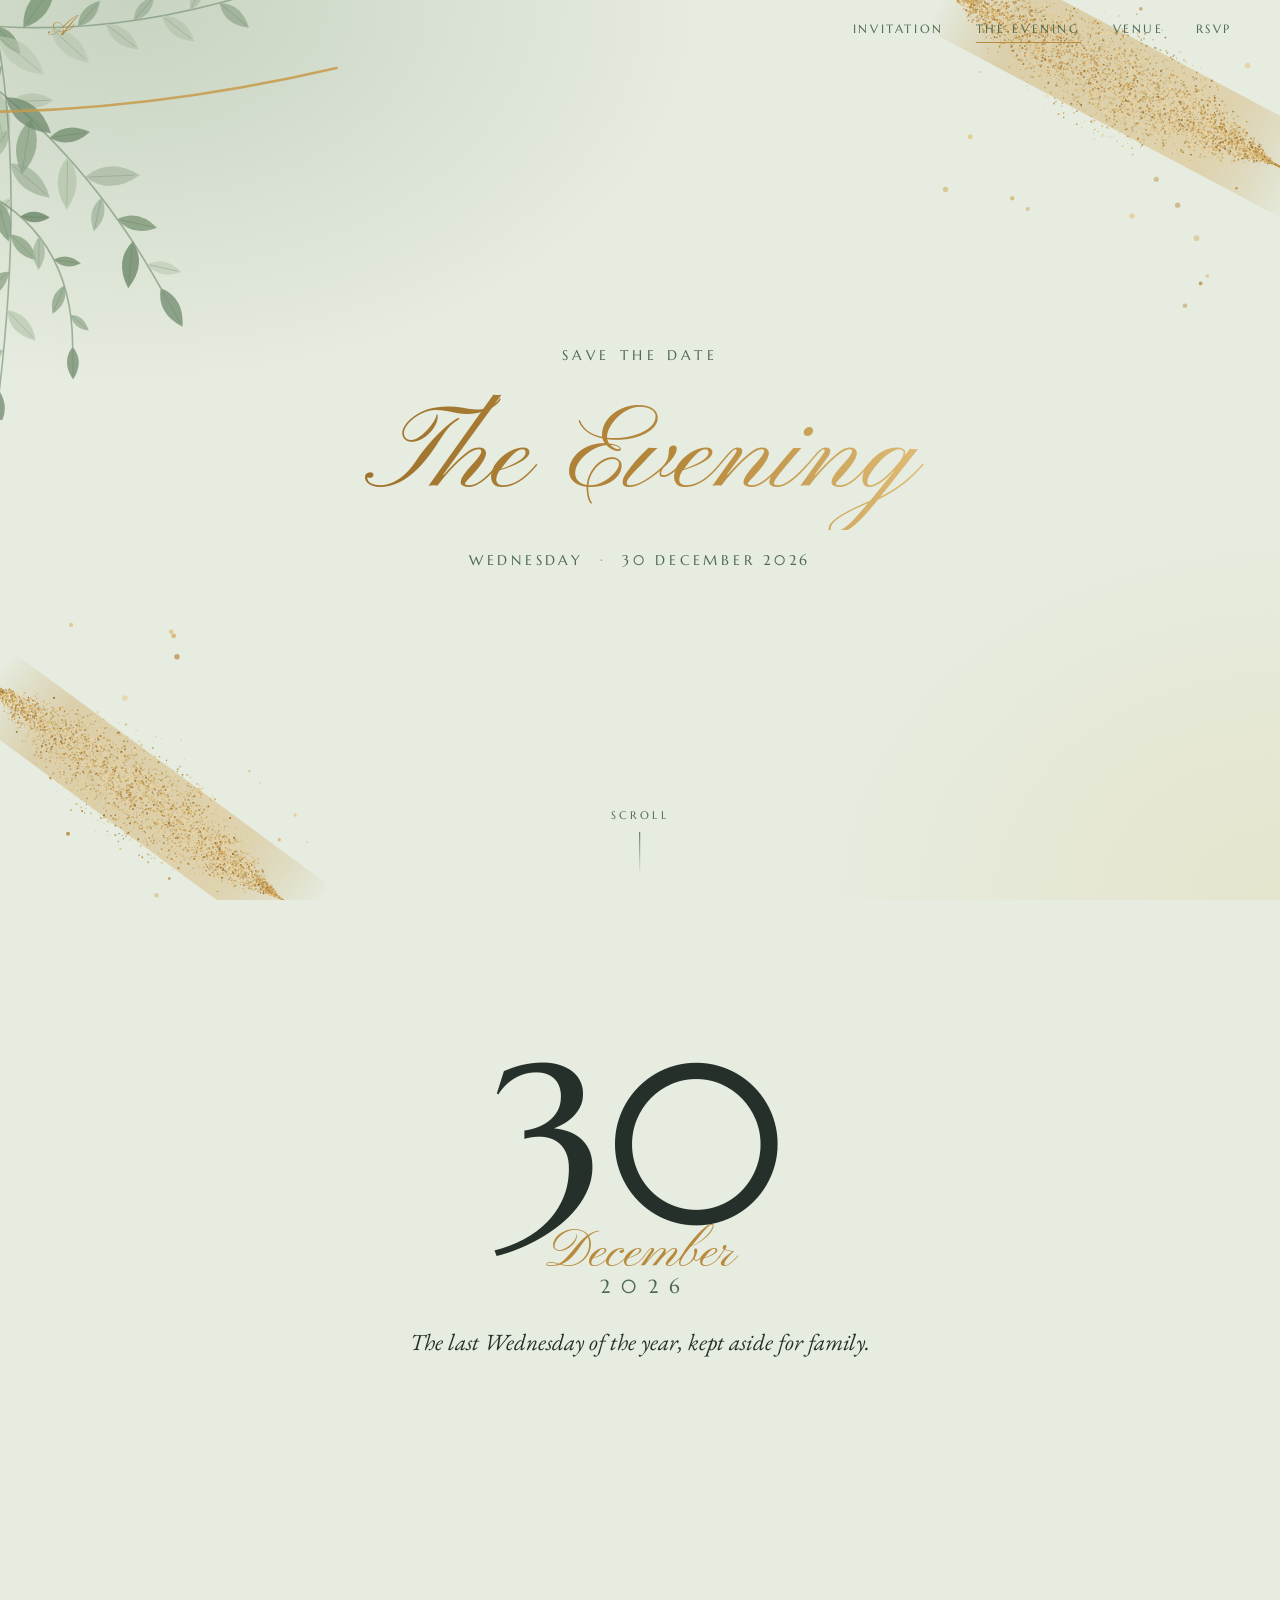
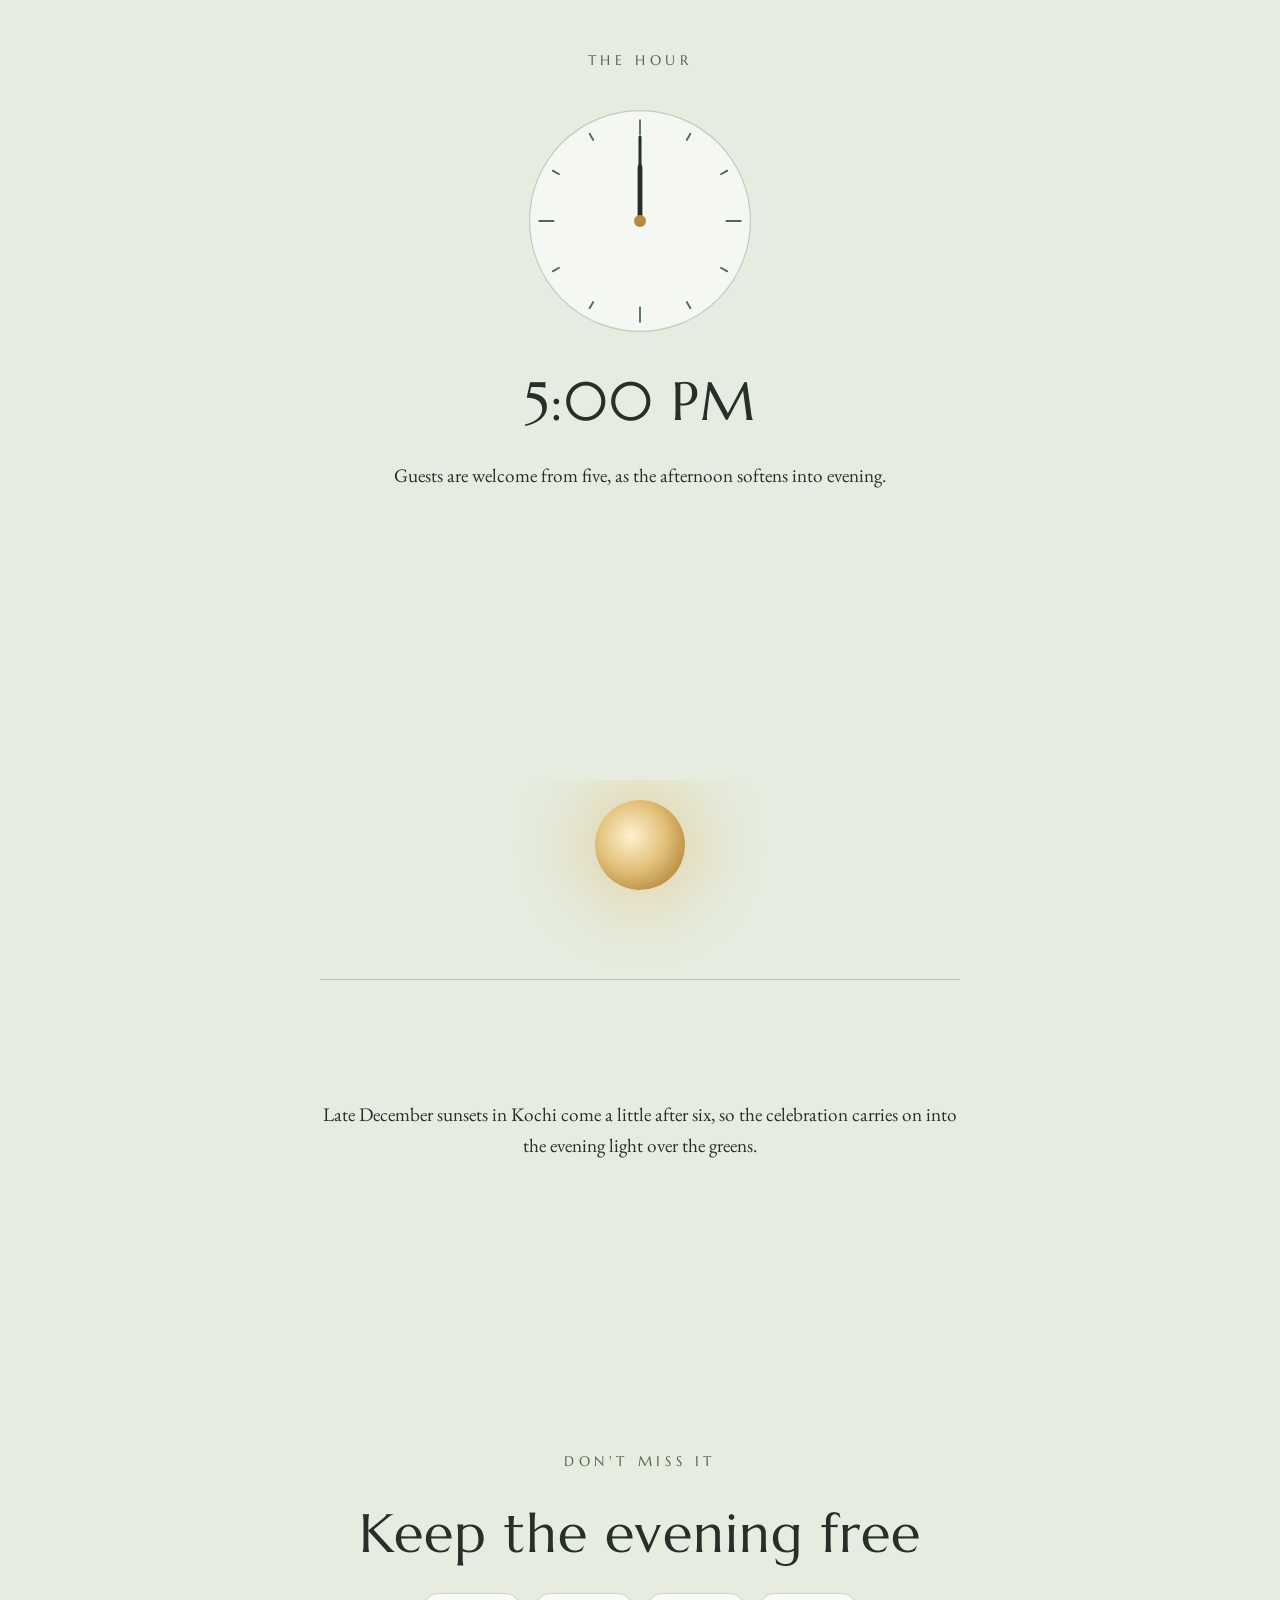
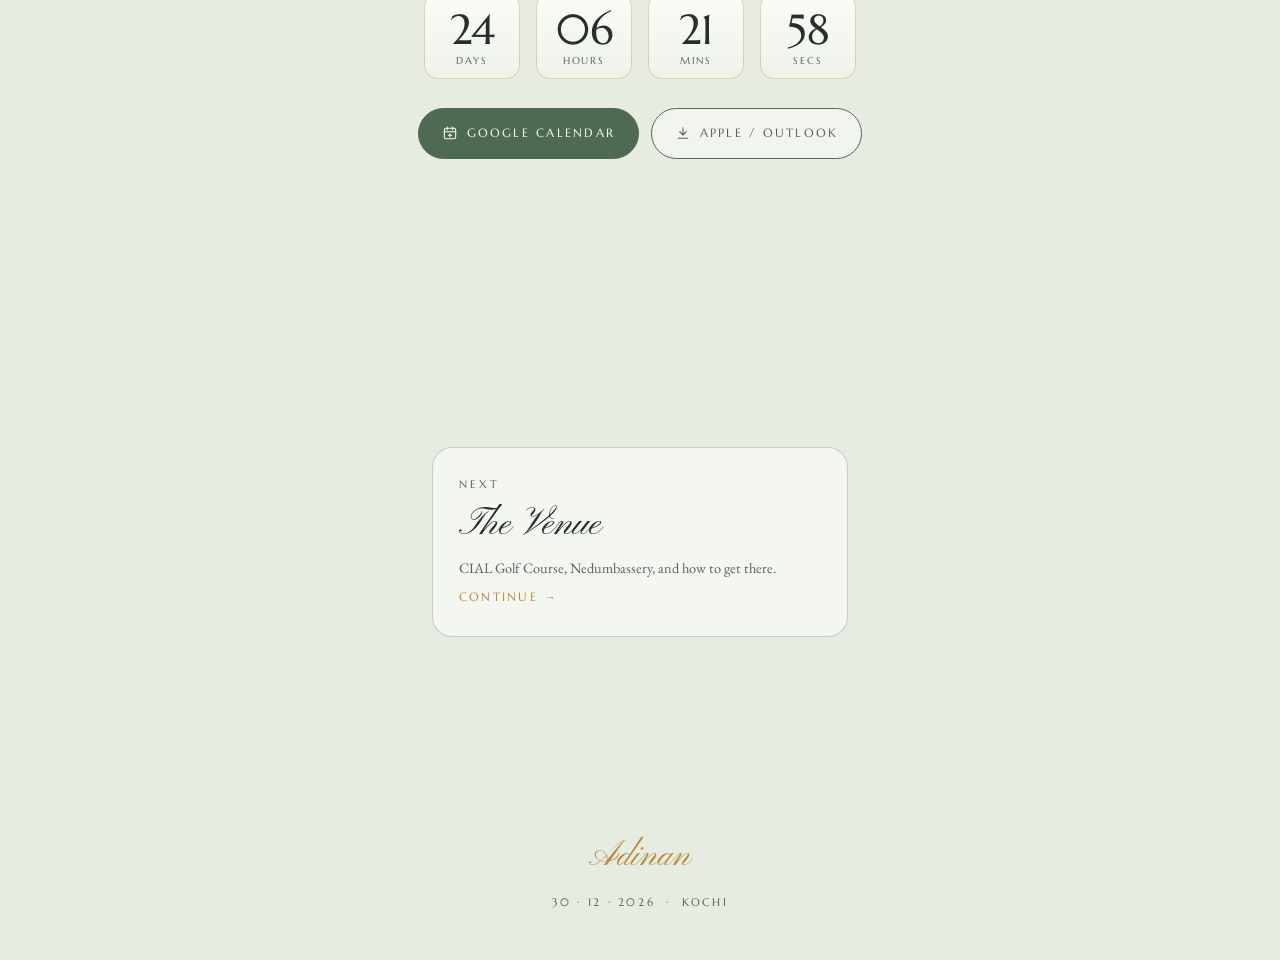
==== evening.html @ ecdb986e "Adinan's engagement invitation site Four static pages (invitation, the evening, venue, RSVP) in sage" ====
<!doctype html>
<html lang="en">
<head>
<meta charset="utf-8">
<meta name="viewport" content="width=device-width, initial-scale=1, viewport-fit=cover">
<title>The Evening · Adinan's Engagement</title>
<meta name="description" content="Wednesday, 30 December 2026 at 5:00 PM. Add Adinan's engagement to your calendar.">
<meta name="theme-color" content="#e6ecdf">
<link rel="icon" href="favicon.svg" type="image/svg+xml">
<link rel="preconnect" href="https://fonts.googleapis.com">
<link rel="preconnect" href="https://fonts.gstatic.com" crossorigin>
<link rel="stylesheet" href="https://fonts.googleapis.com/css2?family=Pinyon+Script&family=Marcellus&family=EB+Garamond:ital,wght@0,400;0,500;1,400;1,500&display=swap">
<link rel="stylesheet" href="css/style.css">
<script>document.documentElement.classList.add("js")</script>
<script src="js/main.js" defer></script>
</head>
<body>
<div class="dusk" aria-hidden="true"></div>
<div class="progress" aria-hidden="true"></div>
<header class="nav">
  <a class="nav__brand" href="index.html" aria-label="Home">A</a>
  <button class="nav__toggle" type="button" aria-expanded="false" aria-controls="menu" aria-label="Menu">
    <svg viewBox="0 0 24 24" fill="none" stroke="currentColor" stroke-width="1.6" stroke-linecap="round"><path d="M4 8h16M4 16h16"/></svg>
  </button>
  <ul class="nav__links" id="menu">
    <li><a href="index.html">Invitation</a></li>
    <li><a href="evening.html" aria-current="page">The Evening</a></li>
    <li><a href="venue.html">Venue</a></li>
    <li><a href="rsvp.html">RSVP</a></li>
  </ul>
</header>

<main data-evening>
  <section class="hero" aria-labelledby="t">
    <canvas class="gold" data-seed="13" aria-hidden="true"></canvas>
    <div class="leaves leaves--tl" data-parallax="-.3" data-axis="x" aria-hidden="true"><svg viewBox="0 0 300 300" data-leaves="41"></svg></div>
    <div class="hero__inner">
      <p class="eyebrow" data-reveal="blur">Save the date</p>
      <h1 class="hero__name script gold-text" id="t">The Evening</h1>
      <p class="hero__meta" data-reveal style="--d:.9s"><span>Wednesday</span><span>30 December 2026</span></p>
    </div>
    <a class="scroll-cue" href="#date">Scroll<i></i></a>
  </section>

  <!-- the date, set large -->
  <section class="section" id="date">
    <div class="wrap">
      <div class="bigdate" aria-label="30 December 2026">
        <span class="bigdate__day" data-reveal="zoom" data-parallax="-.04">30</span>
        <span class="bigdate__month" data-reveal style="--d:.2s">December</span>
        <span class="bigdate__year" data-reveal style="--d:.35s">2026</span>
      </div>
      <p class="lede" data-reveal style="--d:.2s">The last Wednesday of the year, kept aside for family.</p>
    </div>
  </section>

  <!-- the hour: clock hands sweep to five as you scroll -->
  <section class="section" aria-labelledby="hour-title">
    <div class="wrap">
      <p class="eyebrow" data-reveal>The hour</p>
      <svg class="clock" viewBox="0 0 200 200" role="img" aria-label="Clock showing five o'clock">
        <circle class="face" cx="100" cy="100" r="92"/>
        <g class="ticks">
          <line class="tick" x1="100" y1="16" x2="100" y2="28"/><line class="tick" x1="184" y1="100" x2="172" y2="100"/>
          <line class="tick" x1="100" y1="184" x2="100" y2="172"/><line class="tick" x1="16" y1="100" x2="28" y2="100"/>
          <line class="tick" x1="142" y1="27.3" x2="139" y2="32.5"/><line class="tick" x1="172.7" y1="58" x2="167.5" y2="61"/>
          <line class="tick" x1="172.7" y1="142" x2="167.5" y2="139"/><line class="tick" x1="142" y1="172.7" x2="139" y2="167.5"/>
          <line class="tick" x1="58" y1="172.7" x2="61" y2="167.5"/><line class="tick" x1="27.3" y1="142" x2="32.5" y2="139"/>
          <line class="tick" x1="27.3" y1="58" x2="32.5" y2="61"/><line class="tick" x1="58" y1="27.3" x2="61" y2="32.5"/>
        </g>
        <line class="hand hand--h" x1="100" y1="100" x2="100" y2="55"/>
        <line class="hand hand--m" x1="100" y1="100" x2="100" y2="30"/>
        <circle class="pin" cx="100" cy="100" r="5"/>
      </svg>
      <h2 class="title" id="hour-title" data-reveal>5:00 PM</h2>
      <p data-reveal style="--d:.1s">Guests are welcome from five, as the afternoon softens into evening.</p>
    </div>
  </section>

  <!-- sunset: the sun sinks as you scroll -->
  <section class="section" aria-labelledby="dusk-title">
    <div class="wrap">
      <div class="horizon" aria-hidden="true"><div class="sun"></div></div>
      <h2 class="title" id="dusk-title" data-reveal>Into the dusk</h2>
      <p data-reveal style="--d:.1s">Late December sunsets in Kochi come a little after six, so the celebration carries on into the evening light over the greens.</p>
    </div>
  </section>

  <!-- calendar + countdown -->
  <section class="section" aria-labelledby="cal-title">
    <div class="wrap">
      <p class="eyebrow" data-reveal>Don't miss it</p>
      <h2 class="title" id="cal-title" data-reveal style="--d:.1s">Keep the evening free</h2>
      <div class="countdown" data-countdown data-reveal="zoom" style="--d:.2s" aria-label="Countdown to the engagement">
        <div class="unit"><b data-cd="d">--</b><span>Days</span></div>
        <div class="unit"><b data-cd="h">--</b><span>Hours</span></div>
        <div class="unit"><b data-cd="m">--</b><span>Mins</span></div>
        <div class="unit"><b data-cd="s">--</b><span>Secs</span></div>
      </div>
      <p class="lede muted" data-countdown-done hidden></p>
      <div class="actions" data-reveal style="--d:.3s">
        <a class="btn btn--primary" target="_blank" rel="noopener"
           href="https://calendar.google.com/calendar/render?action=TEMPLATE&amp;text=Engagement%20of%20Adinan%20AV&amp;dates=20261230T113000Z%2F20261230T143000Z&amp;location=CIAL%20Golf%20Course%2C%20Nedumbassery%2C%20Kochi&amp;details=With%20love%2C%20Abdul%20Vahab%20%26%20Najeema%20K">
          <svg viewBox="0 0 24 24" fill="none" stroke="currentColor" stroke-width="1.6" stroke-linecap="round" stroke-linejoin="round" aria-hidden="true"><rect x="3.5" y="5" width="17" height="15.5" rx="2.5"/><path d="M3.5 10h17M8 3v4M16 3v4M12 13v5M9.5 15.5h5"/></svg>
          Google Calendar
        </a>
        <a class="btn" href="adinan-engagement.ics" download>
          <svg viewBox="0 0 24 24" fill="none" stroke="currentColor" stroke-width="1.6" stroke-linecap="round" stroke-linejoin="round" aria-hidden="true"><path d="M12 4v11M7 10l5 5 5-5M5 20h14"/></svg>
          Apple / Outlook
        </a>
      </div>
    </div>
  </section>

  <section class="section">
    <div class="wrap">
      <a class="card-link" href="venue.html" data-reveal style="max-width:26rem;width:100%">
        <span class="eyebrow">Next</span>
        <h3>The Venue</h3>
        <p>CIAL Golf Course, Nedumbassery, and how to get there.</p>
        <span class="arrow">Continue →</span>
      </a>
    </div>
  </section>
</main>

<footer class="footer">
  <p class="script">Adinan</p>
  <small>30 · 12 · 2026 &nbsp;·&nbsp; Kochi</small>
</footer>
</body>
</html>
---- css/style.css ----
/* Adinan's engagement — shared styles.
   Layout: full-bleed scrolling "chapters" on a sage watercolour wash; each page opens with a
   leafy hero, content sits in a calm centred column, gold leaf and vines move with the scroll. */
:root {
  color-scheme: light;
  --wash: #e6ecdf;
  --paper: #f8faf4;
  --sage: #8fa58a;
  --sage-deep: #4f6a52;
  --ink: #26302a;
  --gold: #b88a3e;
  --gold-hi: #e2c07a;
  --line: rgba(79, 106, 82, .28);
  --dusk-1: #f6efe0;
  --dusk-2: #e9c9a0;
  --dusk-3: #6d7f8f;

  --f-script: "Pinyon Script", "Snell Roundhand", "Apple Chancery", cursive;
  --f-display: "Marcellus", "Trajan Pro", "Optima", Georgia, serif;
  --f-body: "EB Garamond", "Garamond", "Iowan Old Style", Georgia, serif;

  --step--1: clamp(.82rem, .78rem + .2vw, .9rem);
  --step-0: clamp(1.06rem, 1rem + .3vw, 1.2rem);
  --step-1: clamp(1.25rem, 1.15rem + .5vw, 1.45rem);
  --step-2: clamp(1.6rem, 1.3rem + 1.4vw, 2.2rem);
  --step-3: clamp(2.2rem, 1.6rem + 3vw, 3.4rem);
  --step-5: clamp(4rem, 2.6rem + 7vw, 7.5rem);

  --gutter: clamp(16px, 5vw, 48px);
  --ease: cubic-bezier(.2, .7, .2, 1);
}

*, *::before, *::after { box-sizing: border-box; }
@view-transition { navigation: auto; }

html { background: var(--wash); scroll-behavior: smooth; }
body {
  margin: 0;
  background:
    radial-gradient(60rem 40rem at 10% 0%, rgba(143,165,138,.35), transparent 60%),
    radial-gradient(50rem 40rem at 100% 100%, rgba(226,192,122,.18), transparent 60%),
    var(--wash);
  background-attachment: fixed;
  color: var(--ink);
  font-family: var(--f-body);
  font-size: var(--step-0);
  line-height: 1.6;
  overflow-x: hidden;
}
img, svg, canvas { max-width: 100%; }
a { color: inherit; }
p { margin: 0; }
h1, h2, h3 { margin: 0; font-weight: 400; text-wrap: balance; }

/* ---------- progress + nav ---------- */
.progress {
  position: fixed; inset: 0 0 auto 0; height: 2px; z-index: 50;
  background: linear-gradient(90deg, var(--gold), var(--gold-hi));
  transform-origin: 0 50%; transform: scaleX(var(--p, 0));
}
.nav {
  position: fixed; inset: 0 0 auto 0; z-index: 40;
  display: flex; align-items: center; justify-content: space-between; gap: 1rem;
  padding: calc(.8rem + env(safe-area-inset-top, 0px)) var(--gutter) .8rem;
  transition: background .4s, box-shadow .4s, padding .4s;
}
.nav.is-solid {
  background: rgba(248, 250, 244, .82);
  backdrop-filter: blur(10px); -webkit-backdrop-filter: blur(10px);
  box-shadow: 0 1px 0 var(--line);
}
.nav__brand { font-family: var(--f-script); font-size: 1.9rem; line-height: 1; text-decoration: none; color: var(--gold); }
.nav__links { display: flex; gap: clamp(.8rem, 2.5vw, 2rem); list-style: none; margin: 0; padding: 0; }
.nav__links a {
  font-family: var(--f-display); font-size: .74rem; letter-spacing: .22em; text-transform: uppercase;
  text-decoration: none; color: var(--sage-deep); padding-block: .4rem; position: relative;
}
.nav__links a::after {
  content: ""; position: absolute; left: 0; right: 0; bottom: 0; height: 1px; background: var(--gold);
  transform: scaleX(0); transform-origin: 0 50%; transition: transform .35s var(--ease);
}
.nav__links a:hover::after, .nav__links a[aria-current="page"]::after { transform: scaleX(1); }
.nav__toggle { display: none; }

@media (max-width: 680px) {
  .nav__toggle {
    display: grid; place-items: center; width: 44px; height: 44px; border-radius: 50%;
    border: 1px solid var(--line); background: rgba(255,255,255,.6); color: var(--sage-deep); cursor: pointer;
  }
  .nav__toggle svg { width: 20px; height: 20px; }
  .nav__links {
    position: fixed; inset: 0; z-index: -1;
    flex-direction: column; align-items: center; justify-content: center; gap: 2rem;
    background: rgba(248, 250, 244, .97);
    opacity: 0; visibility: hidden; transition: opacity .35s, visibility .35s;
  }
  .nav__links a { font-size: 1rem; }
  .nav.is-open .nav__links { opacity: 1; visibility: visible; }
}

/* ---------- shared building blocks ---------- */
.section { position: relative; padding: clamp(5rem, 12vw, 9rem) var(--gutter); }
.wrap { max-width: 40rem; margin: 0 auto; display: grid; gap: clamp(1.2rem, 3vw, 1.8rem); justify-items: center; text-align: center; }
.wrap--wide { max-width: 64rem; }
.wrap > * { min-width: 0; max-width: 100%; }

.eyebrow { font-family: var(--f-display); font-size: var(--step--1); letter-spacing: .32em; text-transform: uppercase; color: var(--sage-deep); }
.script { font-family: var(--f-script); }
.gold-text {
  background: linear-gradient(100deg, #9a6f2a 0%, var(--gold) 30%, var(--gold-hi) 50%, var(--gold) 70%, #8e6524 100%);
  background-size: 200% 100%;
  -webkit-background-clip: text; background-clip: text; color: transparent;
  animation: sheen 7s ease-in-out infinite;
}
@keyframes sheen { 0%, 100% { background-position: 0% 0; } 50% { background-position: 100% 0; } }

.title { font-family: var(--f-display); font-size: var(--step-3); line-height: 1.15; letter-spacing: .02em; }
.lede { font-size: var(--step-1); font-style: italic; text-wrap: pretty; }
.muted { color: var(--sage-deep); }

.ornament { width: 180px; height: 18px; color: var(--sage-deep); opacity: .7; }

.btn {
  display: inline-flex; align-items: center; gap: .55rem;
  font-family: var(--f-display); font-size: .78rem; letter-spacing: .18em; text-transform: uppercase;
  text-decoration: none; cursor: pointer;
  padding: .9rem 1.4rem; border-radius: 999px;
  border: 1px solid var(--sage-deep); color: var(--sage-deep); background: rgba(255,255,255,.5);
  transition: background .25s, color .25s, transform .25s, box-shadow .25s;
}
.btn svg { width: 16px; height: 16px; flex: none; }
.btn--primary { background: var(--sage-deep); color: var(--paper); }
.btn:hover { transform: translateY(-2px); box-shadow: 0 10px 22px -12px rgba(38,48,42,.55); }
.btn--primary:hover { background: var(--ink); border-color: var(--ink); }
.btn:not(.btn--primary):hover { background: var(--paper); }
.btn:focus-visible, a:focus-visible, button:focus-visible, input:focus-visible, textarea:focus-visible { outline: 2px solid var(--gold); outline-offset: 3px; }
.actions { display: flex; flex-wrap: wrap; gap: .8rem; justify-content: center; }

.panel {
  background: rgba(255,255,255,.5);
  border: 1px solid var(--line);
  border-radius: 20px;
  backdrop-filter: blur(3px); -webkit-backdrop-filter: blur(3px);
}

/* ---------- hero ---------- */
.hero {
  position: relative; min-height: 100svh;
  display: grid; place-items: center;
  padding: 7rem var(--gutter) 6rem;
  overflow: hidden; isolation: isolate;
}
.hero__inner { position: relative; z-index: 2; display: grid; gap: 1.2rem; justify-items: center; text-align: center; }
.hero__name { font-size: var(--step-5); line-height: 1; padding: .1em .25em; }
.hero__meta { font-family: var(--f-display); letter-spacing: .26em; text-transform: uppercase; font-size: var(--step--1); color: var(--sage-deep); display: flex; flex-wrap: wrap; justify-content: center; gap: .4rem 1rem; }
.hero__meta span + span::before { content: "·"; margin-right: 1rem; color: var(--gold); }
@media (max-width: 600px) {
  .hero__meta { flex-direction: column; align-items: center; }
  .hero__meta span + span::before { content: none; }
}
.hero canvas.gold { position: absolute; inset: 0; width: 100%; height: 100%; z-index: 0; pointer-events: none; }
.leaves { position: absolute; z-index: 1; pointer-events: none; width: clamp(200px, 38vw, 440px); }
.leaves--tl { top: -20px; left: -30px; }
.leaves--br { bottom: -20px; right: -30px; }
.leaves--br svg { transform: rotate(180deg); }
.leaves svg { width: 100%; height: auto; display: block; }

.scroll-cue {
  position: absolute; bottom: 1.6rem; left: 50%; translate: -50% 0; z-index: 2;
  display: grid; justify-items: center; gap: .5rem;
  font-family: var(--f-display); font-size: .68rem; letter-spacing: .3em; text-transform: uppercase; color: var(--sage-deep);
  text-decoration: none;
}
.scroll-cue i { width: 1px; height: 42px; background: linear-gradient(var(--sage-deep), transparent); transform-origin: top; animation: cue 2.2s var(--ease) infinite; }
@keyframes cue { 0% { transform: scaleY(0); } 50% { transform: scaleY(1); } 100% { transform: scaleY(1); opacity: 0; } }

/* ---------- invitation letter ---------- */
.letter {
  max-width: 40rem; margin: 0 auto; position: relative;
  background: var(--paper);
  border-radius: 6px;
  padding: clamp(2.5rem, 8vw, 4.5rem) clamp(1.4rem, 6vw, 4rem);
  box-shadow: 0 40px 80px -40px rgba(38,48,42,.4), 0 2px 6px rgba(38,48,42,.06);
  display: grid; gap: 1.4rem; justify-items: center; text-align: center;
  background-image:
    radial-gradient(28rem 18rem at 30% 30%, rgba(143,165,138,.16), transparent 70%),
    radial-gradient(22rem 16rem at 80% 80%, rgba(143,165,138,.14), transparent 70%);
}
.letter .salute { font-size: var(--step-1); font-style: italic; }
.letter .name { font-size: var(--step-3); line-height: 1.1; }

/* ---------- detail band ---------- */
.details { width: 100%; display: grid; grid-template-columns: repeat(3, 1fr); }
.detail { display: grid; justify-items: center; align-content: start; gap: .35rem; padding: 1.4rem 1rem; min-width: 0; }
.detail + .detail { border-left: 1px solid var(--line); }
.detail svg { width: 28px; height: 28px; color: var(--sage-deep); }
.detail__label { font-family: var(--f-display); font-size: .7rem; letter-spacing: .24em; text-transform: uppercase; color: var(--sage-deep); }
.detail__value { font-style: italic; font-weight: 500; line-height: 1.3; }
.detail__sub { font-size: var(--step--1); color: var(--sage-deep); line-height: 1.3; }
@media (max-width: 600px) {
  .details { grid-template-columns: 1fr 1fr; }
  .detail--wide { grid-column: 1 / -1; border-left: 0 !important; border-top: 1px solid var(--line); }
}

/* ---------- countdown ---------- */
.countdown { display: flex; gap: clamp(.4rem, 2vw, 1rem); justify-content: center; }
.unit {
  display: grid; justify-items: center; width: clamp(4rem, 18vw, 6rem); padding-block: .8rem .6rem;
  border-radius: 14px; background: linear-gradient(180deg, rgba(255,255,255,.8), rgba(255,255,255,.35));
  border: 1px solid rgba(184,138,62,.35);
}
.unit b { font-family: var(--f-display); font-weight: 400; font-size: clamp(1.6rem, 1.1rem + 2.2vw, 2.6rem); font-variant-numeric: tabular-nums; line-height: 1.1; }
.unit span { font-family: var(--f-display); font-size: .62rem; letter-spacing: .2em; text-transform: uppercase; color: var(--sage-deep); }

/* ---------- page cards (links to other pages) ---------- */
.cards { display: grid; grid-template-columns: repeat(auto-fit, minmax(min(100%, 15rem), 1fr)); gap: 1.2rem; width: 100%; }
.card-link {
  display: grid; gap: .6rem; text-align: left; text-decoration: none;
  padding: 1.8rem 1.6rem; border-radius: 20px;
  background: rgba(255,255,255,.55); border: 1px solid var(--line);
  transition: transform .4s var(--ease), box-shadow .4s, background .4s;
}
.card-link:hover { transform: translateY(-6px); background: var(--paper); box-shadow: 0 24px 40px -24px rgba(38,48,42,.45); }
.card-link .eyebrow { font-size: .7rem; }
.card-link h3 { font-family: var(--f-script); font-size: 2.4rem; line-height: 1.1; color: var(--ink); }
.card-link p { color: var(--sage-deep); font-size: var(--step--1); }
.card-link .arrow { font-family: var(--f-display); font-size: .72rem; letter-spacing: .2em; text-transform: uppercase; color: var(--gold); }

/* ---------- vine drawn on scroll ---------- */
.vine { position: absolute; left: 50%; top: 0; height: 100%; width: 120px; translate: -50% 0; z-index: -1; pointer-events: none; opacity: .5; }
.vine path { fill: none; stroke: var(--gold); stroke-width: 1.4; stroke-linecap: round; }

/* ---------- sign-off ---------- */
.signoff__hosts { font-family: var(--f-script); font-size: var(--step-3); line-height: 1.2; }
.signoff__hosts span { white-space: nowrap; }

/* ---------- footer ---------- */
.footer { text-align: center; padding: 3rem var(--gutter) calc(3rem + env(safe-area-inset-bottom, 0px)); display: grid; gap: .6rem; justify-items: center; }
.footer .script { font-size: 2.2rem; color: var(--gold); }
.footer small { font-family: var(--f-display); letter-spacing: .24em; text-transform: uppercase; font-size: .68rem; color: var(--sage-deep); }

/* ---------- scroll reveal ---------- */
.js [data-reveal] {
  opacity: 0; transform: translateY(28px);
  transition: opacity 1s var(--ease), transform 1s var(--ease), filter 1s var(--ease);
  transition-delay: var(--d, 0s);
}
.js [data-reveal="left"]  { transform: translateX(-40px); }
.js [data-reveal="right"] { transform: translateX(40px); }
.js [data-reveal="zoom"]  { transform: scale(.94); }
.js [data-reveal="blur"]  { transform: none; filter: blur(8px); }
.js [data-reveal].is-in { opacity: 1; transform: none; filter: none; }

.js .hero__name { animation: write 2.2s cubic-bezier(.6,.1,.3,1) .3s both, sheen 7s ease-in-out 2.5s infinite; }
@keyframes write { from { clip-path: inset(-30% 100% -30% -15%); transform: translateY(8px); } to { clip-path: inset(-30% -20% -30% -15%); transform: none; } }

@media (prefers-reduced-motion: reduce) {
  html { scroll-behavior: auto; }
  .js [data-reveal], .js .hero__name { opacity: 1 !important; transform: none !important; filter: none !important; animation: none !important; transition: none !important; }
  .gold-text, .scroll-cue i { animation: none; }
  [data-parallax] { transform: none !important; }
}

/* ---------- The Evening page ---------- */
.dusk { position: fixed; inset: 0; z-index: -1; pointer-events: none;
  background: linear-gradient(180deg, var(--dusk-1), var(--dusk-2) 60%, var(--dusk-3));
  opacity: var(--dusk, 0); }
.bigdate { display: grid; justify-items: center; line-height: .9; }
.bigdate__day { font-family: var(--f-display); font-size: clamp(7rem, 4rem + 18vw, 14rem); color: var(--ink); }
.bigdate__month { font-family: var(--f-script); font-size: var(--step-3); color: var(--gold); margin-top: -.3em; }
.bigdate__year { font-family: var(--f-display); letter-spacing: .6em; margin-right: -.6em; font-size: var(--step-0); color: var(--sage-deep); }
.clock { width: min(240px, 60vw); height: auto; }
.clock .face { fill: rgba(255,255,255,.6); stroke: var(--line); }
.clock .tick { stroke: var(--sage-deep); stroke-width: 1.5; stroke-linecap: round; }
.clock .hand { stroke: var(--ink); stroke-linecap: round; transform-origin: 100px 100px; }
.clock .hand--h { stroke-width: 4; }
.clock .hand--m { stroke-width: 2.5; }
.clock .pin { fill: var(--gold); }
.sun { width: 90px; height: 90px; border-radius: 50%;
  background: radial-gradient(circle at 40% 40%, #fff2cf, var(--gold-hi) 45%, var(--gold) 80%);
  box-shadow: 0 0 60px 20px rgba(226,192,122,.45); }
.horizon { position: relative; width: 100%; max-width: 40rem; height: 200px; overflow: hidden; border-bottom: 1px solid var(--line); }
.horizon .sun { position: absolute; left: 50%; translate: -50% 0; top: var(--sun-y, 20px); }

/* ---------- Venue page ---------- */
.route { width: 100%; max-width: 46rem; height: auto; }
.route .road { fill: none; stroke: var(--line); stroke-width: 10; stroke-linecap: round; }
.route .drawn { fill: none; stroke: var(--gold); stroke-width: 3; stroke-linecap: round; }
.route .stop { fill: var(--paper); stroke: var(--sage-deep); stroke-width: 2; }
.route text { font-family: var(--f-display); font-size: 13px; letter-spacing: .14em; text-transform: uppercase; fill: var(--sage-deep); }
.route .pin { fill: var(--gold); }
.address { padding: 1.8rem 1.6rem; display: grid; gap: .5rem; justify-items: center; width: 100%; max-width: 30rem; }
.address strong { font-family: var(--f-script); font-weight: 400; font-size: clamp(2.2rem, 1.8rem + 2vw, 2.8rem); line-height: 1.1; }
.address__line { font-style: italic; }
.ways { display: grid; grid-template-columns: repeat(auto-fit, minmax(min(100%, 16rem), 1fr)); gap: 1.2rem; width: 100%; text-align: left; }
.way { padding: 1.6rem; display: grid; gap: .5rem; align-content: start; }
.way h3 { font-family: var(--f-display); font-size: 1rem; letter-spacing: .14em; text-transform: uppercase; color: var(--sage-deep); }

/* ---------- RSVP page ---------- */
.form { width: 100%; max-width: 32rem; padding: clamp(1.6rem, 5vw, 2.6rem); display: grid; gap: 1.3rem; text-align: left; }
.field { display: grid; gap: .4rem; }
.field label, .field legend { font-family: var(--f-display); font-size: .72rem; letter-spacing: .2em; text-transform: uppercase; color: var(--sage-deep); padding: 0; }
.field input[type="text"], .field input[type="tel"], .field textarea {
  font: inherit; color: var(--ink); width: 100%;
  padding: .75rem .9rem; border-radius: 12px; border: 1px solid var(--line); background: rgba(255,255,255,.75);
}
.field textarea { min-height: 6rem; resize: vertical; }
fieldset.field { border: 0; margin: 0; padding: 0; }
.choice { display: flex; flex-wrap: wrap; gap: .6rem; }
.choice label {
  flex: 1 1 10rem; display: flex; gap: .6rem; align-items: center; cursor: pointer;
  font-family: var(--f-body); font-size: var(--step-0); letter-spacing: 0; text-transform: none; color: var(--ink);
  padding: .75rem .9rem; border-radius: 12px; border: 1px solid var(--line); background: rgba(255,255,255,.6);
  transition: border-color .2s, background .2s;
}
.choice input { accent-color: var(--sage-deep); }
.choice label:has(input:checked) { border-color: var(--sage-deep); background: var(--paper); }
.stepper { display: inline-flex; align-items: center; border: 1px solid var(--line); border-radius: 999px; background: rgba(255,255,255,.75); width: max-content; }
.stepper button { width: 44px; height: 44px; border: 0; background: none; font-size: 1.3rem; color: var(--sage-deep); cursor: pointer; border-radius: 50%; }
.stepper output { min-width: 2.5rem; text-align: center; font-family: var(--f-display); font-size: 1.2rem; font-variant-numeric: tabular-nums; }
.error { color: #9a3b2a; font-size: var(--step--1); }
.result { width: 100%; max-width: 32rem; padding: 1.8rem; display: grid; gap: 1rem; justify-items: center; }
.result pre { white-space: pre-wrap; font-family: var(--f-body); font-size: var(--step-0); text-align: left; margin: 0; width: 100%; padding: 1rem; border-radius: 12px; background: rgba(255,255,255,.75); border: 1px dashed var(--line); }
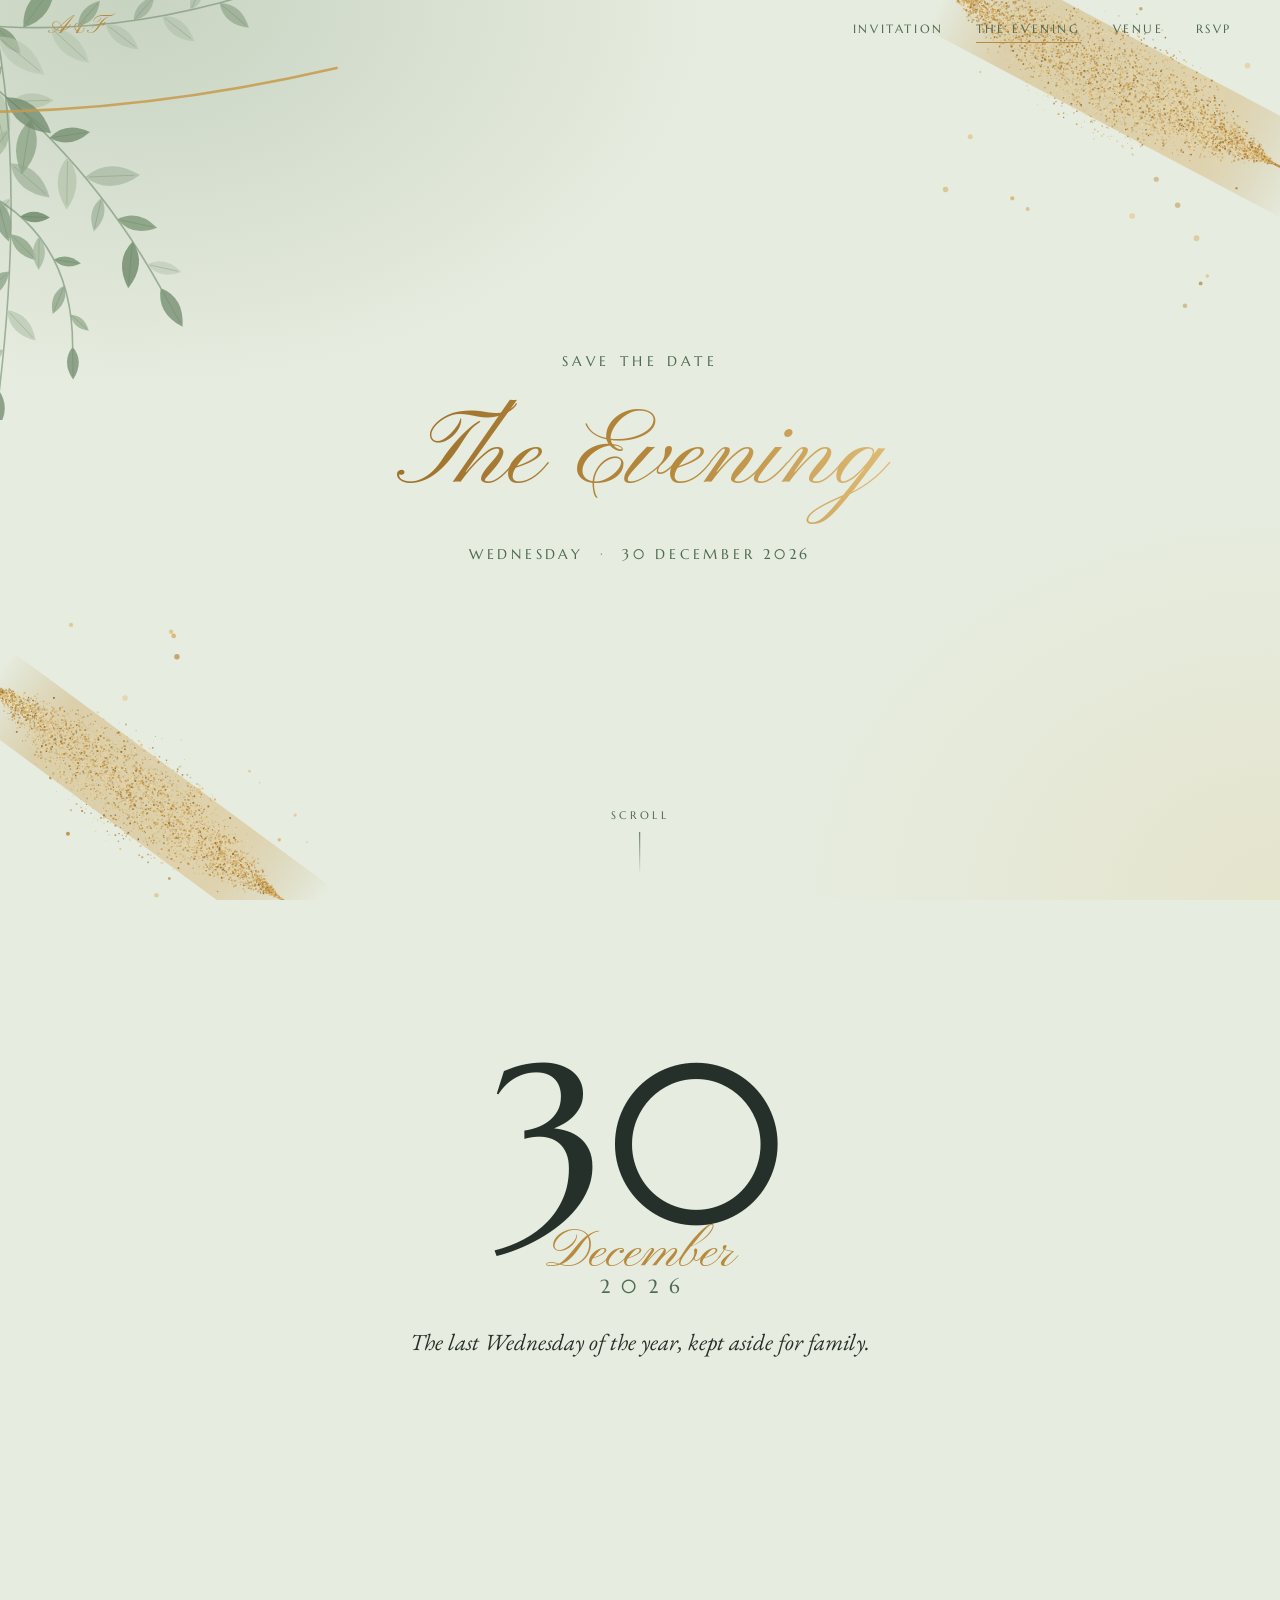
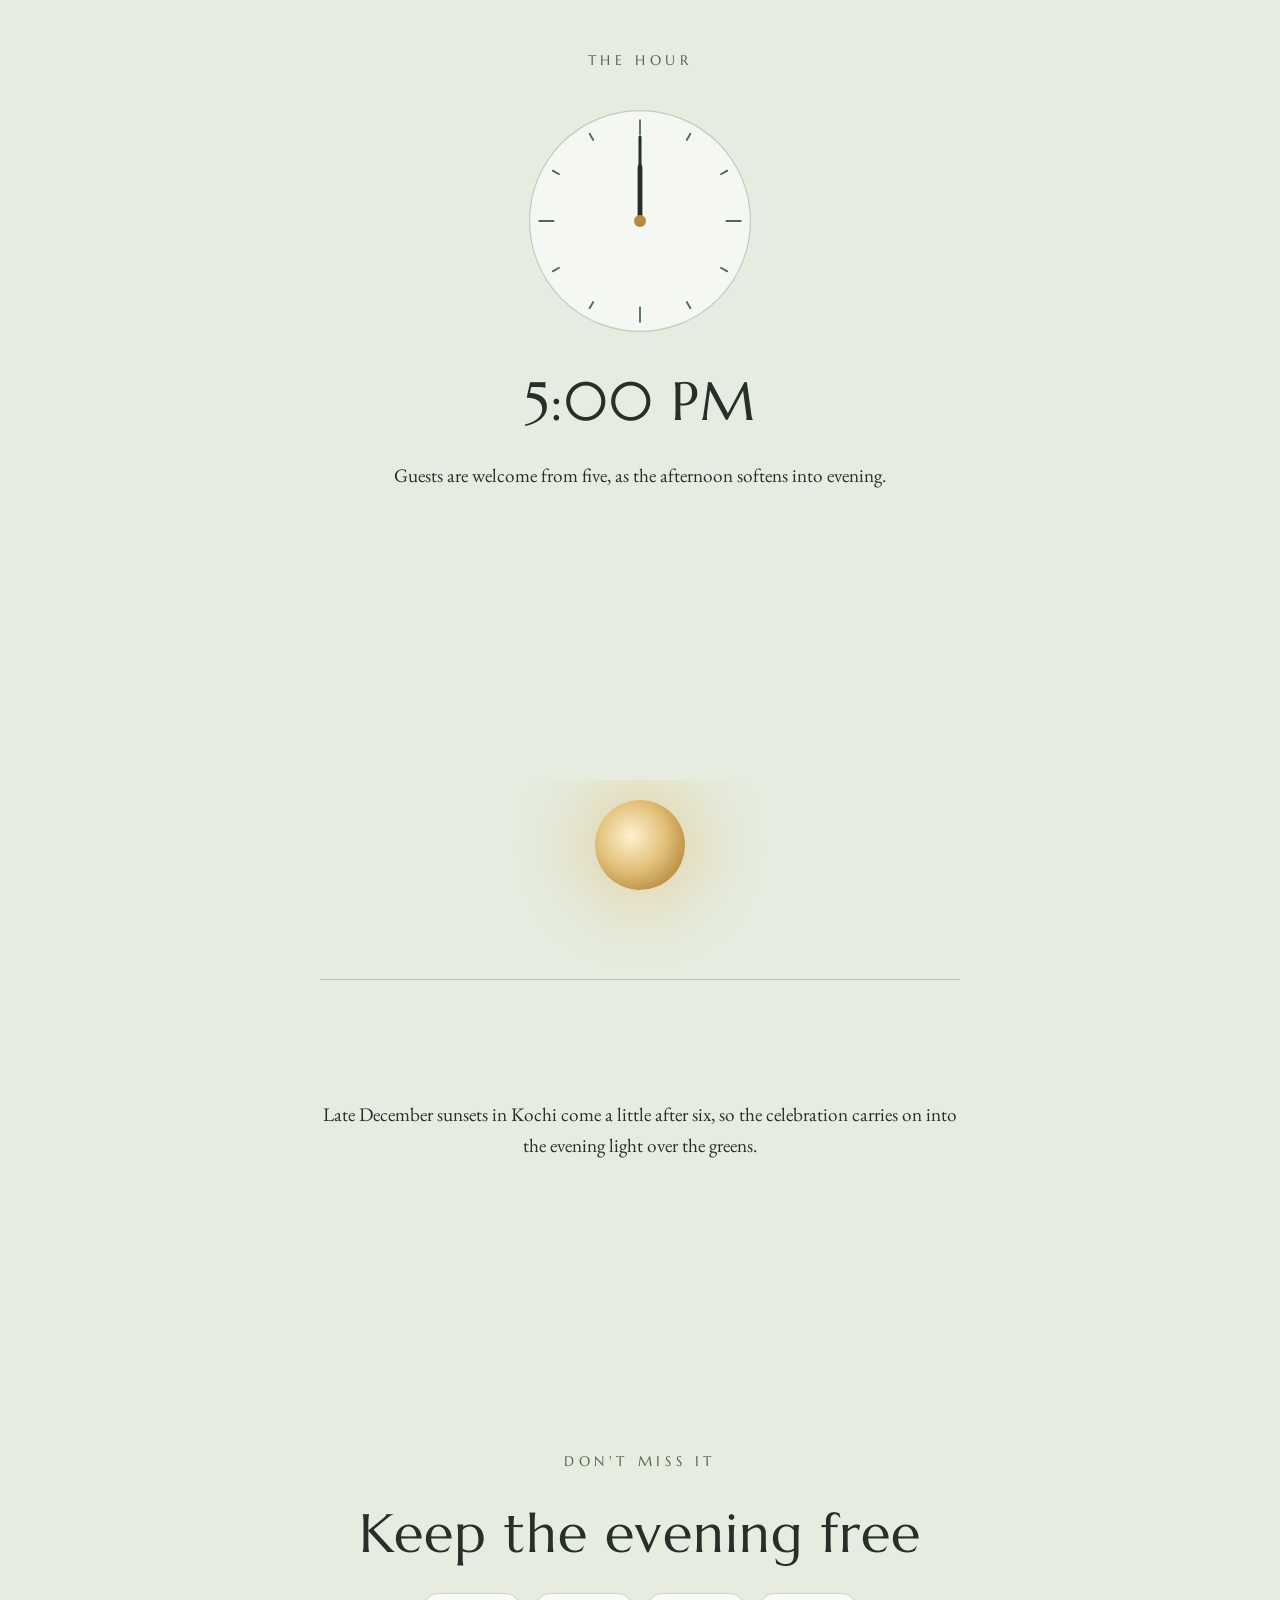
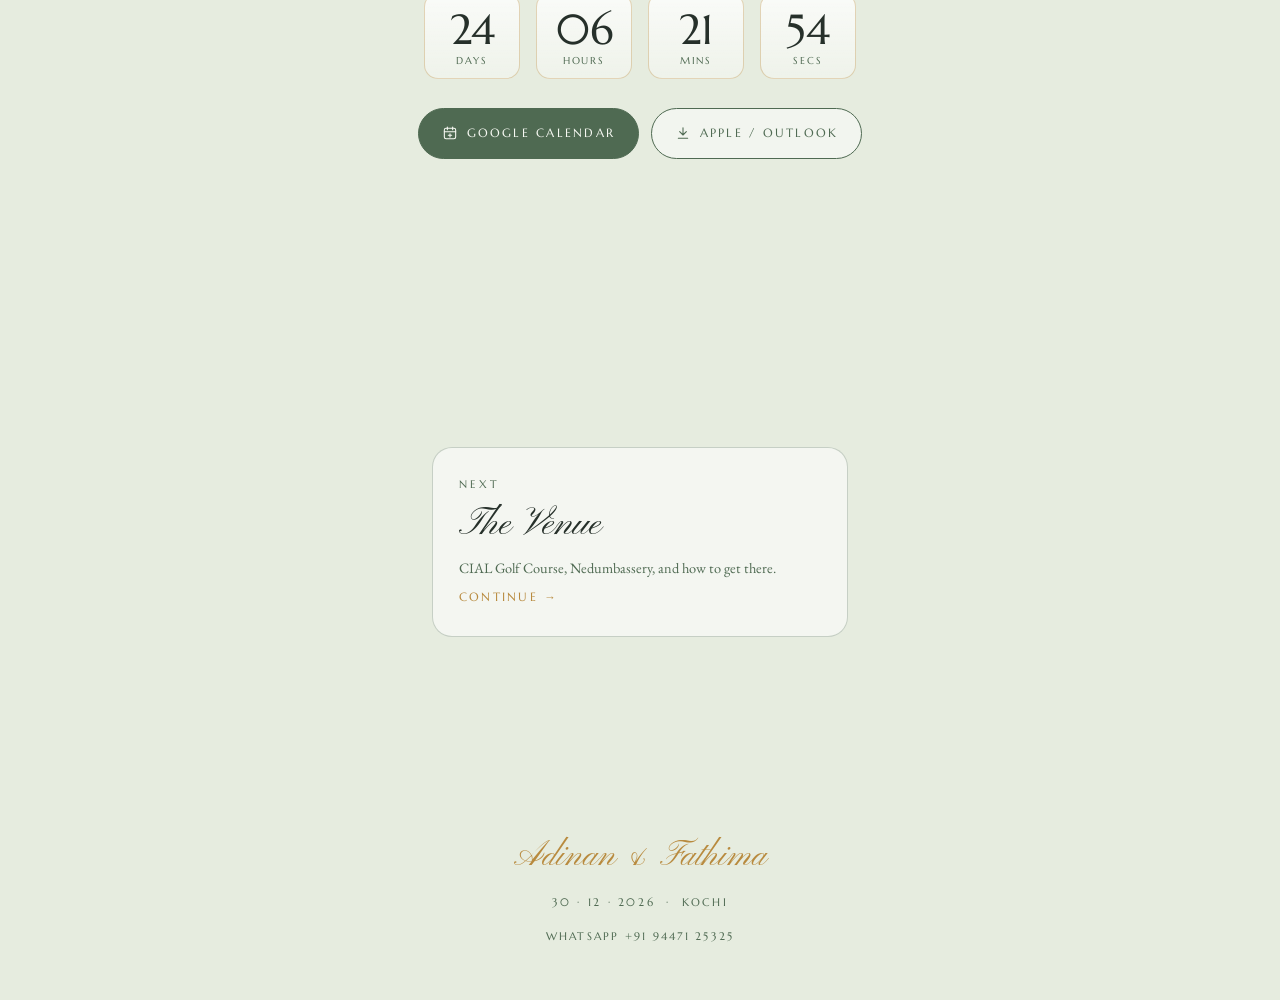
==== commit 6f7add79: "Add bride, family sign-off and WhatsApp contact - Fathima Nazneen alongside Adinan AV in the envelop" ====
--- a/evening.html
+++ b/evening.html
@@ -3,8 +3,8 @@
 <head>
 <meta charset="utf-8">
 <meta name="viewport" content="width=device-width, initial-scale=1, viewport-fit=cover">
-<title>The Evening · Adinan's Engagement</title>
-<meta name="description" content="Wednesday, 30 December 2026 at 5:00 PM. Add Adinan's engagement to your calendar.">
+<title>The Evening · Adinan &amp; Fathima's Engagement</title>
+<meta name="description" content="Wednesday, 30 December 2026 at 5:00 PM. Add the engagement of Adinan &amp; Fathima Nazneen to your calendar.">
 <meta name="theme-color" content="#e6ecdf">
 <link rel="icon" href="favicon.svg" type="image/svg+xml">
 <link rel="preconnect" href="https://fonts.googleapis.com">
@@ -18,7 +18,7 @@
 <div class="dusk" aria-hidden="true"></div>
 <div class="progress" aria-hidden="true"></div>
 <header class="nav">
-  <a class="nav__brand" href="index.html" aria-label="Home">A</a>
+  <a class="nav__brand" href="index.html" aria-label="Home">A&amp;F</a>
   <button class="nav__toggle" type="button" aria-expanded="false" aria-controls="menu" aria-label="Menu">
     <svg viewBox="0 0 24 24" fill="none" stroke="currentColor" stroke-width="1.6" stroke-linecap="round"><path d="M4 8h16M4 16h16"/></svg>
   </button>
@@ -100,7 +100,7 @@
       <p class="lede muted" data-countdown-done hidden></p>
       <div class="actions" data-reveal style="--d:.3s">
         <a class="btn btn--primary" target="_blank" rel="noopener"
-           href="https://calendar.google.com/calendar/render?action=TEMPLATE&amp;text=Engagement%20of%20Adinan%20AV&amp;dates=20261230T113000Z%2F20261230T143000Z&amp;location=CIAL%20Golf%20Course%2C%20Nedumbassery%2C%20Kochi&amp;details=With%20love%2C%20Abdul%20Vahab%20%26%20Najeema%20K">
+           href="https://calendar.google.com/calendar/render?action=TEMPLATE&amp;text=Engagement%20of%20Adinan%20AV%20%26%20Fathima%20Nazneen&amp;dates=20261230T113000Z%2F20261230T143000Z&amp;location=CIAL%20Golf%20Course%2C%20Nedumbassery%2C%20Kochi&amp;details=With%20love%2C%20Abdul%20Vahab%20%26%20Najeema%20K">
           <svg viewBox="0 0 24 24" fill="none" stroke="currentColor" stroke-width="1.6" stroke-linecap="round" stroke-linejoin="round" aria-hidden="true"><rect x="3.5" y="5" width="17" height="15.5" rx="2.5"/><path d="M3.5 10h17M8 3v4M16 3v4M12 13v5M9.5 15.5h5"/></svg>
           Google Calendar
         </a>
@@ -125,8 +125,9 @@
 </main>
 
 <footer class="footer">
-  <p class="script">Adinan</p>
+  <p class="script">Adinan &amp; Fathima</p>
   <small>30 · 12 · 2026 &nbsp;·&nbsp; Kochi</small>
+  <a class="footer__contact" href="https://wa.me/919447125325" target="_blank" rel="noopener">WhatsApp +91 94471 25325</a>
 </footer>
 </body>
 </html>
--- a/css/style.css
+++ b/css/style.css
@@ -322,3 +322,121 @@
 .result { width: 100%; max-width: 32rem; padding: 1.8rem; display: grid; gap: 1rem; justify-items: center; }
 .result pre { white-space: pre-wrap; font-family: var(--f-body); font-size: var(--step-0); text-align: left; margin: 0; width: 100%; padding: 1rem; border-radius: 12px; background: rgba(255,255,255,.75); border: 1px dashed var(--line); }
 
+
+/* ---------- envelope intro (home page) ---------- */
+:root { --env: #eef2e8; --env-shade: #dbe3d3; --env-edge: rgba(79,106,82,.18); }
+.intro { display: none; }
+.js .intro {
+  position: fixed; inset: 0; z-index: 100;
+  display: grid; place-items: center; align-content: center; gap: 2rem;
+  padding: 16px;
+  background:
+    radial-gradient(50rem 30rem at 50% 40%, rgba(255,255,255,.55), transparent 70%),
+    radial-gradient(60rem 40rem at 10% 0%, rgba(143,165,138,.35), transparent 60%),
+    var(--wash);
+  transition: opacity .8s var(--ease), visibility .8s;
+}
+.intro.is-done { opacity: 0; visibility: hidden; pointer-events: none; }
+.intro .leaves { width: clamp(160px, 30vw, 340px); opacity: .9; }
+.intro__hint {
+  font-family: var(--f-display); font-size: .74rem; letter-spacing: .3em; text-transform: uppercase; color: var(--sage-deep);
+  animation: hint 2.4s ease-in-out infinite;
+}
+@keyframes hint { 50% { opacity: .45; } }
+.intro__skip {
+  position: absolute; right: var(--gutter); bottom: calc(1.4rem + env(safe-area-inset-bottom, 0px));
+  font-family: var(--f-display); font-size: .7rem; letter-spacing: .24em; text-transform: uppercase;
+  background: none; border: 0; color: var(--sage-deep); cursor: pointer; padding: .6rem;
+}
+
+.env {
+  --w: min(84vw, 460px);
+  position: relative; width: var(--w); height: calc(var(--w) * .64);
+  perspective: 1400px;
+  filter: drop-shadow(0 30px 40px rgba(38,48,42,.22));
+  animation: env-in 1s var(--ease) both;
+}
+@keyframes env-in { from { transform: translateY(30px) scale(.96); opacity: 0; } }
+.env > * { position: absolute; }
+.env__back { inset: 0; background: var(--env-shade); border-radius: 6px; }
+.env__letter {
+  left: 6%; right: 6%; top: 6%; height: 88%;
+  background: var(--paper); border-radius: 4px;
+  display: grid; place-content: center; justify-items: center; gap: .3rem; text-align: center;
+  box-shadow: 0 1px 4px rgba(38,48,42,.12);
+  background-image: radial-gradient(14rem 8rem at 50% 50%, rgba(143,165,138,.16), transparent 70%);
+  transition: transform 1s var(--ease) .95s;
+  z-index: 2;
+}
+.env__letter .script { font-size: calc(var(--w) * .13); line-height: 1.1; color: var(--gold); }
+.env__letter small { font-family: var(--f-display); font-size: .66rem; letter-spacing: .26em; text-transform: uppercase; color: var(--sage-deep); }
+.env__front {
+  inset: 0; z-index: 3; border-radius: 0 0 6px 6px;
+  background: linear-gradient(170deg, var(--env), var(--env-shade) 140%);
+  clip-path: polygon(0 0, 50% 56%, 100% 0, 100% 100%, 0 100%);
+}
+.env__front::after {
+  /* the two side folds */
+  content: ""; position: absolute; inset: 0;
+  background:
+    linear-gradient(to top right, transparent 49.6%, var(--env-edge) 50%, transparent 50.4%) left bottom / 50% 100% no-repeat,
+    linear-gradient(to top left, transparent 49.6%, var(--env-edge) 50%, transparent 50.4%) right bottom / 50% 100% no-repeat;
+}
+.env__flap {
+  left: 0; right: 0; top: 0; height: 58%; z-index: 4;
+  background: linear-gradient(180deg, #f4f6ef, var(--env));
+  clip-path: polygon(0 0, 100% 0, 50% 100%);
+  transform-origin: 50% 0;
+  transition: transform .9s cubic-bezier(.5,.05,.3,1) .25s, z-index 0s linear .7s;
+}
+.env__seal {
+  left: 50%; top: 58%; translate: -50% -50%; z-index: 5;
+  width: calc(var(--w) * .2); aspect-ratio: 1; border-radius: 50%; border: 0; cursor: pointer;
+  display: grid; place-items: center;
+  font-family: var(--f-script); font-size: calc(var(--w) * .1); line-height: 1; color: #fff6e0;
+  background: radial-gradient(circle at 35% 30%, var(--gold-hi), var(--gold) 55%, #8e6524);
+  box-shadow: 0 0 0 4px rgba(184,138,62,.25), 0 6px 14px rgba(94,64,20,.35), inset 0 -3px 6px rgba(94,64,20,.35);
+  transition: transform .45s var(--ease), opacity .4s;
+  animation: seal 2.4s ease-in-out infinite;
+}
+.env__seal:hover { transform: scale(1.06); }
+.env__seal:focus-visible { outline: 2px solid var(--sage-deep); outline-offset: 6px; }
+@keyframes seal { 50% { box-shadow: 0 0 0 10px rgba(184,138,62,.12), 0 6px 14px rgba(94,64,20,.35), inset 0 -3px 6px rgba(94,64,20,.35); } }
+
+.intro.is-opening .env__seal { transform: scale(.4); opacity: 0; animation: none; }
+.intro.is-opening .env__flap { transform: rotateX(180deg); z-index: 1; }
+.intro.is-opening .env__letter { transform: translateY(-80%); }
+.intro.is-opening .intro__hint, .intro.is-opening .intro__skip { opacity: 0; transition: opacity .3s; }
+
+/* hold the hero animation until the envelope has opened */
+.intro-active body { overflow: hidden; }
+.intro-active .hero__name { animation-play-state: paused; }
+
+@media (prefers-reduced-motion: reduce) { .js .intro { display: none; } }
+
+/* ---------- couple names, family, contact ---------- */
+.hero__name { font-size: clamp(3rem, 1.9rem + 6vw, 6.6rem); line-height: 1.05; }
+.hero__name > span { display: block; }
+.hero__name .hero__amp { font-size: .5em; line-height: 1.1; }
+.env__letter .script { font-size: calc(var(--w) * .085); }
+.env__seal { font-size: calc(var(--w) * .06); letter-spacing: -.02em; }
+.nav__brand { font-size: 1.6rem; }
+
+.love-title { font-size: var(--step-3); line-height: 1.2; padding-inline: .2em; }
+.family {
+  list-style: none; margin: 0; padding: 0;
+  display: flex; flex-wrap: wrap; justify-content: center; gap: .9rem 2rem;
+  max-width: 36rem;
+}
+.family li { font-size: var(--step-1); font-style: italic; white-space: nowrap; }
+.family li + li::before { content: none; }
+.family__all {
+  display: grid; justify-items: center; gap: .1rem;
+  font-family: var(--f-display); font-size: var(--step--1); letter-spacing: .26em; text-transform: uppercase; color: var(--sage-deep);
+}
+.family__all span { font-family: var(--f-script); font-size: var(--step-3); letter-spacing: 0; text-transform: none; color: var(--gold); line-height: 1.2; }
+
+.contact { padding: 1.8rem 1.6rem; display: grid; gap: .8rem; justify-items: center; width: 100%; max-width: 30rem; }
+.contact__number { font-family: var(--f-display); font-size: var(--step-2); letter-spacing: .06em; font-variant-numeric: tabular-nums; }
+.footer__contact { font-family: var(--f-display); font-size: .7rem; letter-spacing: .2em; text-transform: uppercase; color: var(--sage-deep); text-decoration: none; padding: .4rem; }
+.footer__contact:hover { color: var(--gold); }
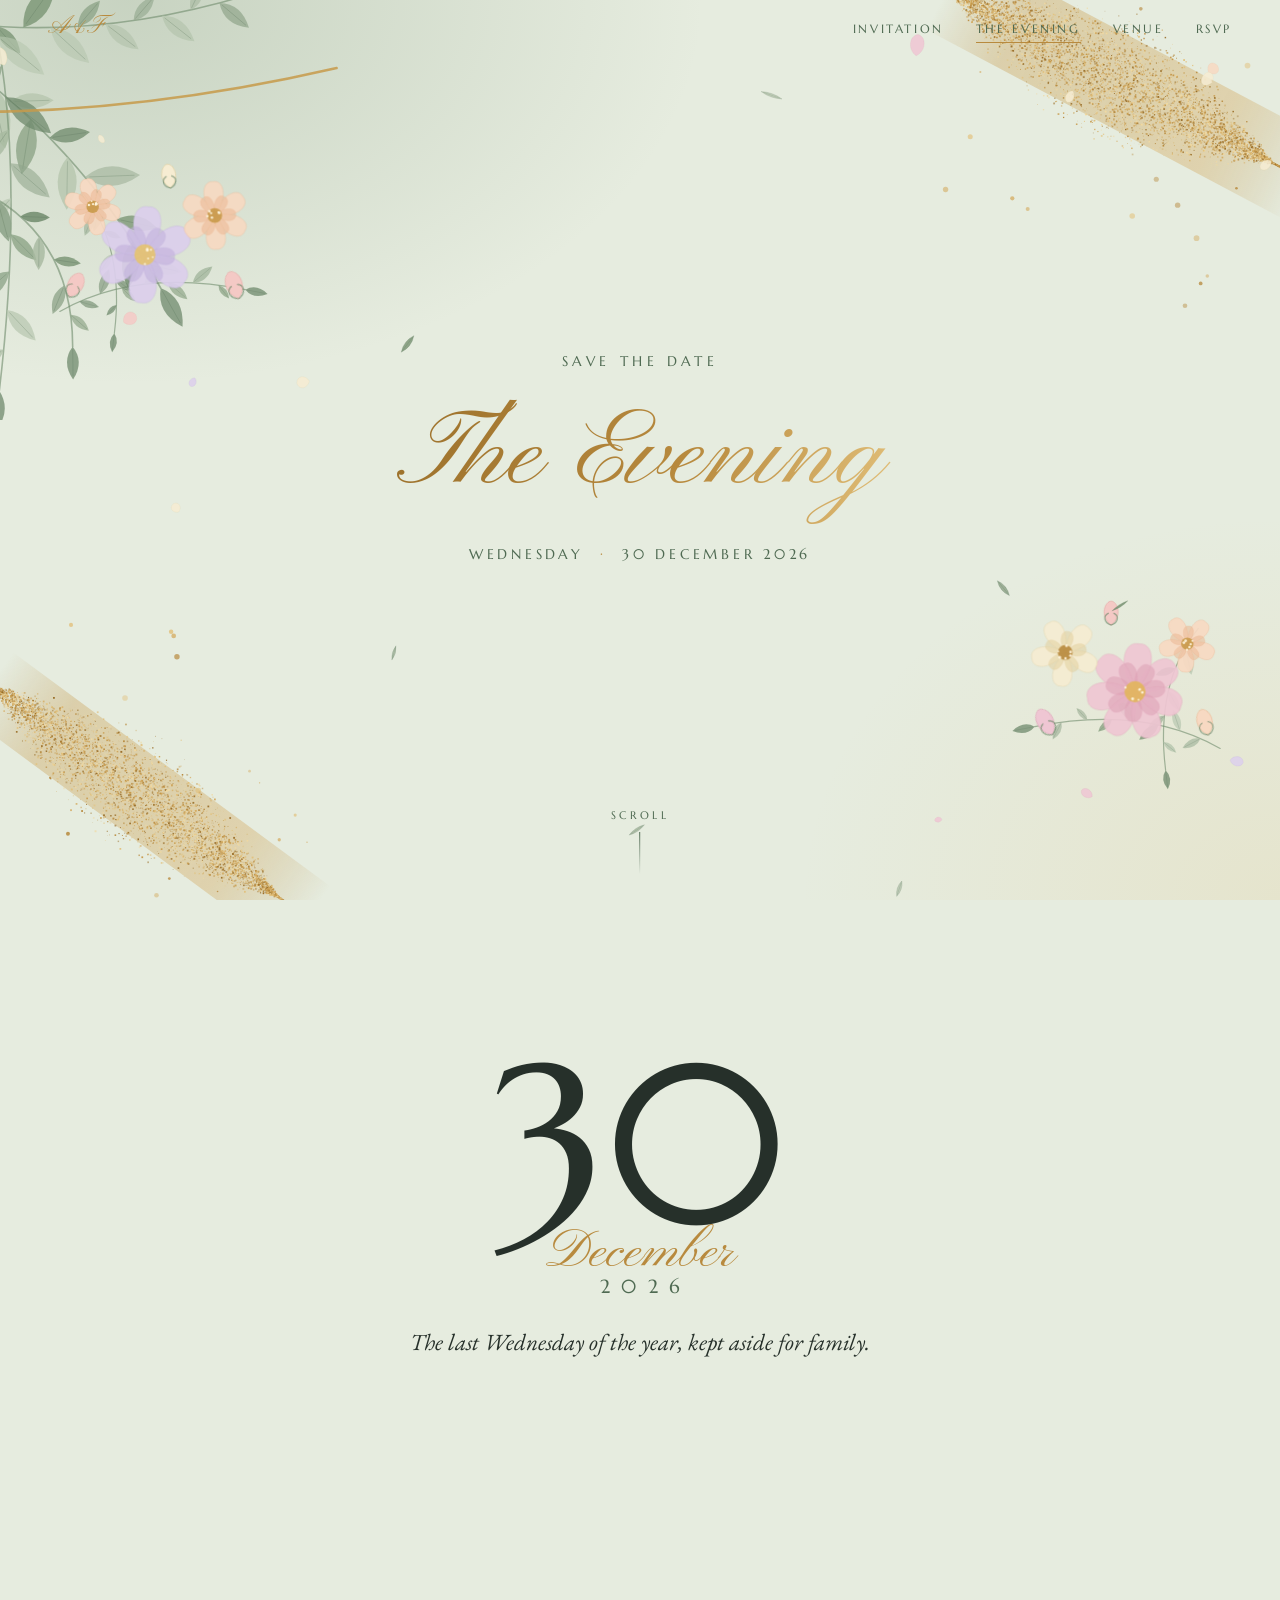
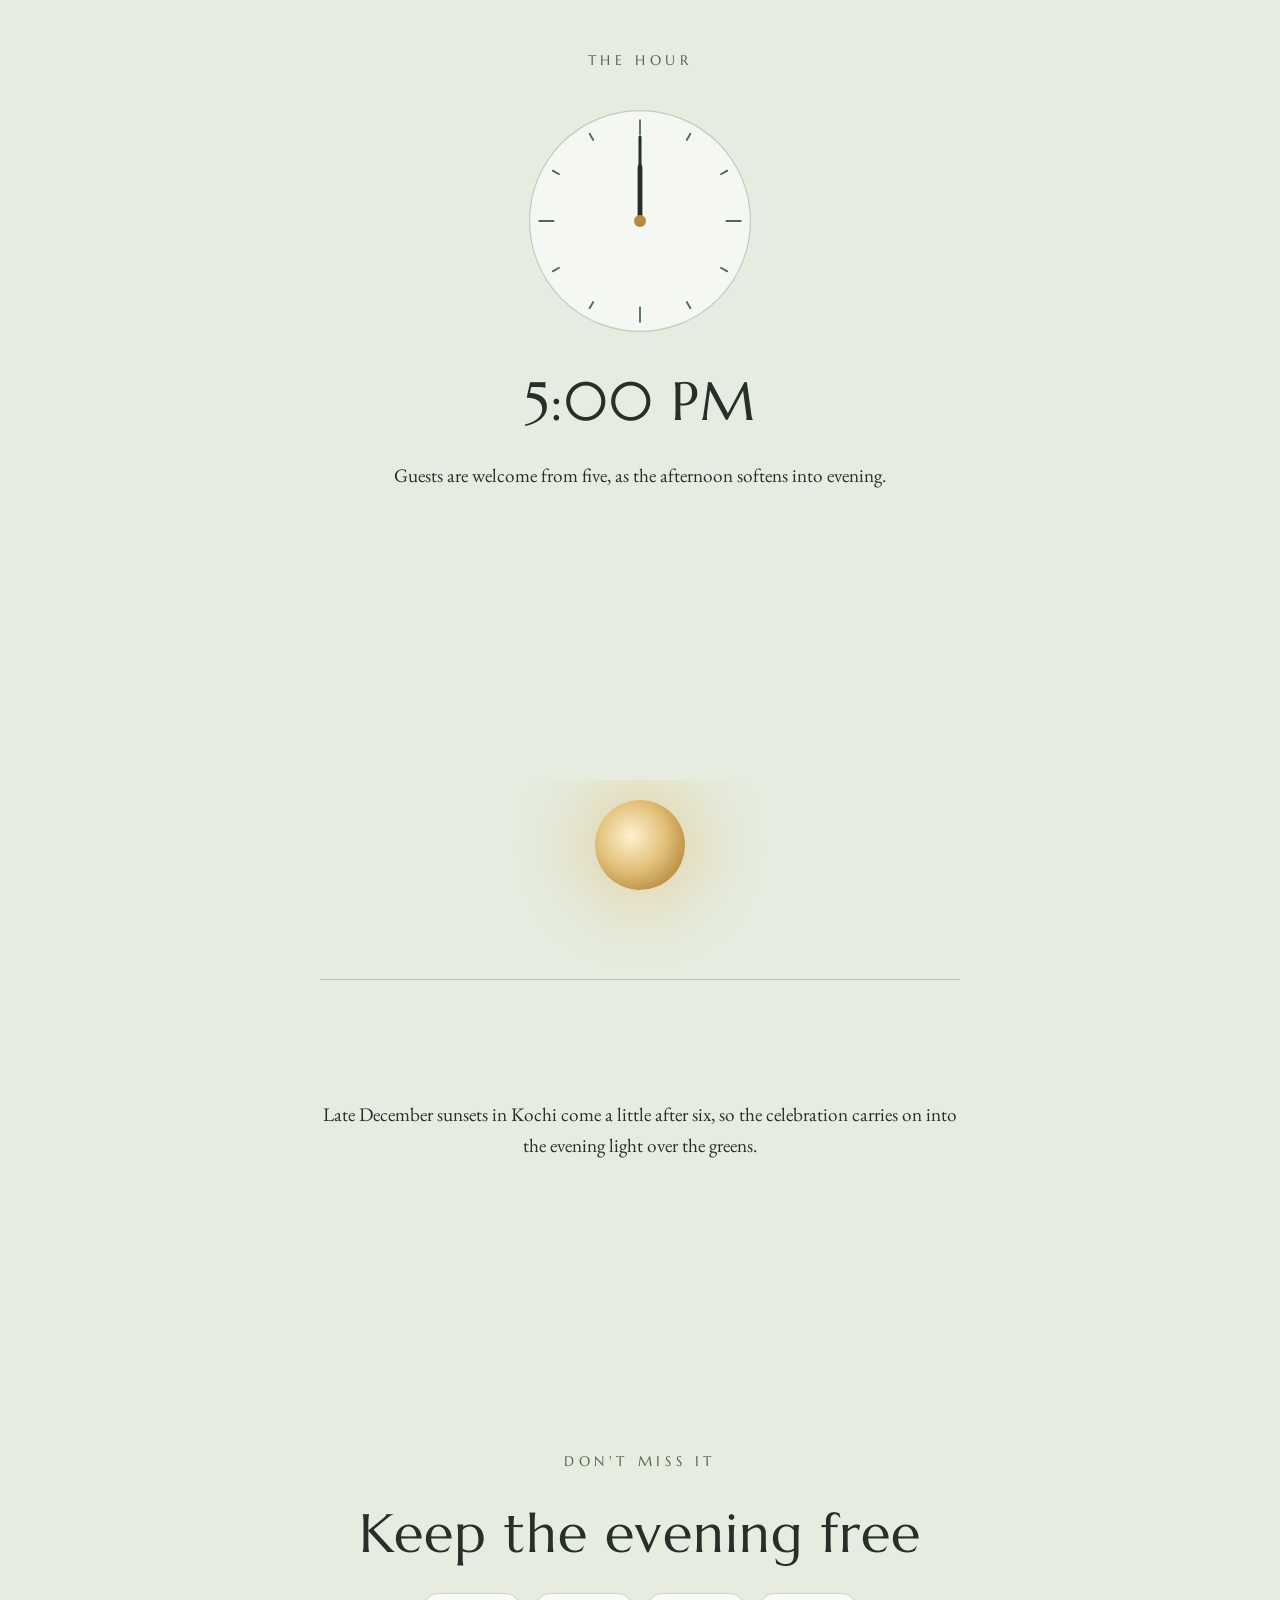
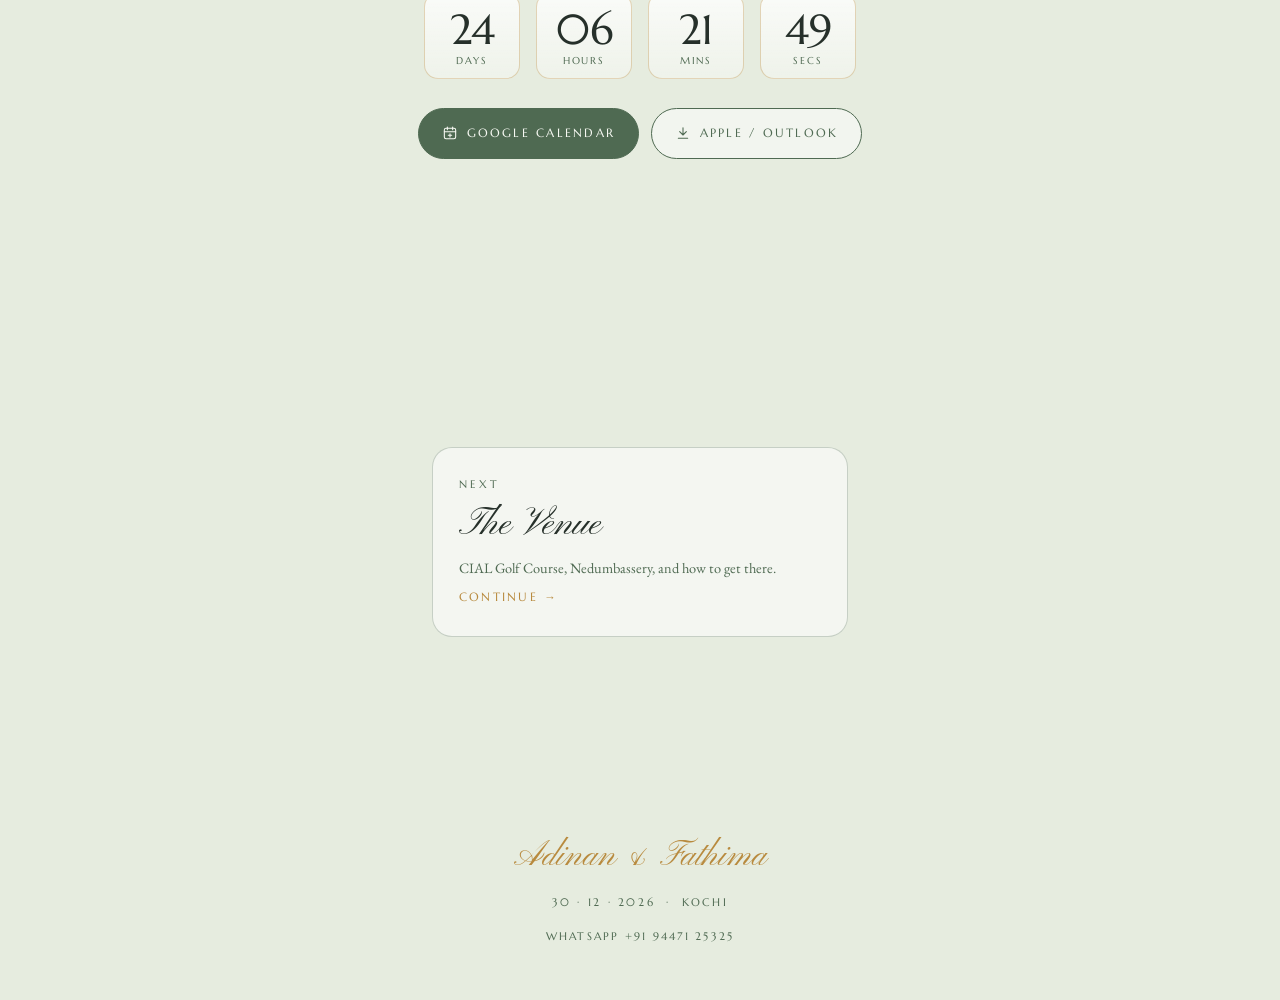
==== commit af18576f: "Add drifting petals, blooming pastel flowers and bride's parents - Pastel petals and sage leaves dri" ====
--- a/evening.html
+++ b/evening.html
@@ -34,6 +34,8 @@
   <section class="hero" aria-labelledby="t">
     <canvas class="gold" data-seed="13" aria-hidden="true"></canvas>
     <div class="leaves leaves--tl" data-parallax="-.3" data-axis="x" aria-hidden="true"><svg viewBox="0 0 300 300" data-leaves="41"></svg></div>
+    <div class="flowers flowers--a" data-reveal="zoom" aria-hidden="true"><svg viewBox="0 0 220 210" data-flowers="31"></svg></div>
+    <div class="flowers flowers--b flowers--flip" data-reveal="zoom" aria-hidden="true"><svg viewBox="0 0 220 210" data-flowers="36"></svg></div>
     <div class="hero__inner">
       <p class="eyebrow" data-reveal="blur">Save the date</p>
       <h1 class="hero__name script gold-text" id="t">The Evening</h1>
--- a/css/style.css
+++ b/css/style.css
@@ -440,3 +440,42 @@
 .contact__number { font-family: var(--f-display); font-size: var(--step-2); letter-spacing: .06em; font-variant-numeric: tabular-nums; }
 .footer__contact { font-family: var(--f-display); font-size: .7rem; letter-spacing: .2em; text-transform: uppercase; color: var(--sage-deep); text-decoration: none; padding: .4rem; }
 .footer__contact:hover { color: var(--gold); }
+
+/* ---------- drifting petals & leaves ---------- */
+main, .footer { overflow-x: clip; }
+.drift { position: fixed; inset: 0; width: 100%; height: 100%; z-index: 101; pointer-events: none; }
+
+/* ---------- blooming pastel flower clusters ---------- */
+.flowers { position: absolute; z-index: 1; pointer-events: none; width: clamp(120px, 20vw, 240px); }
+.flowers svg { display: block; width: 100%; height: auto; overflow: visible; }
+.flowers--flip svg { transform: scaleX(-1); }
+.bloom__inner { transform-box: fill-box; transform-origin: center; }
+.js .flowers .bloom__inner { transform: scale(0) rotate(-90deg); }
+.flowers.is-in .bloom__inner {
+  animation: bloom 1.5s cubic-bezier(.2,.9,.3,1.2) var(--d, 0s) both, breathe 7s ease-in-out calc(var(--d, 0s) + 1.5s) infinite;
+}
+@keyframes bloom { from { transform: scale(0) rotate(-90deg); } to { transform: scale(1) rotate(0deg); } }
+@keyframes breathe { 0%, 100% { transform: scale(1) rotate(0deg); } 50% { transform: scale(1.04) rotate(4deg); } }
+
+.hero .flowers--a { top: 14%; left: 3%; }
+.hero .flowers--b { bottom: 12%; right: 3%; }
+.letter .flowers--a { top: -56px; right: -48px; width: clamp(110px, 18vw, 190px); }
+.letter .flowers--b { bottom: -50px; left: -46px; width: clamp(100px, 16vw, 170px); }
+.love .flowers--a { top: 10%; left: max(0px, calc(50% - 26rem)); }
+.love .flowers--b { bottom: 6%; right: max(0px, calc(50% - 26rem)); }
+.env .flowers { left: -12%; bottom: -16%; width: 38%; z-index: 6; }
+@media (max-width: 600px) {
+  .hero .flowers--a { top: 9%; left: -4%; }
+  .hero .flowers--b { bottom: 8%; right: -4%; }
+  .letter .flowers--a { right: -22px; top: -48px; }
+  .letter .flowers--b { left: -22px; }
+  .love .flowers { width: 110px; opacity: .85; }
+  .love .flowers--a { top: 2%; left: -16px; }
+  .love .flowers--b { bottom: 2%; right: -16px; }
+}
+@media (prefers-reduced-motion: reduce) {
+  .js .flowers .bloom__inner, .flowers.is-in .bloom__inner { transform: none; animation: none; }
+}
+
+.parents { font-style: italic; margin-top: -.6rem; }
+.parents span { white-space: nowrap; }
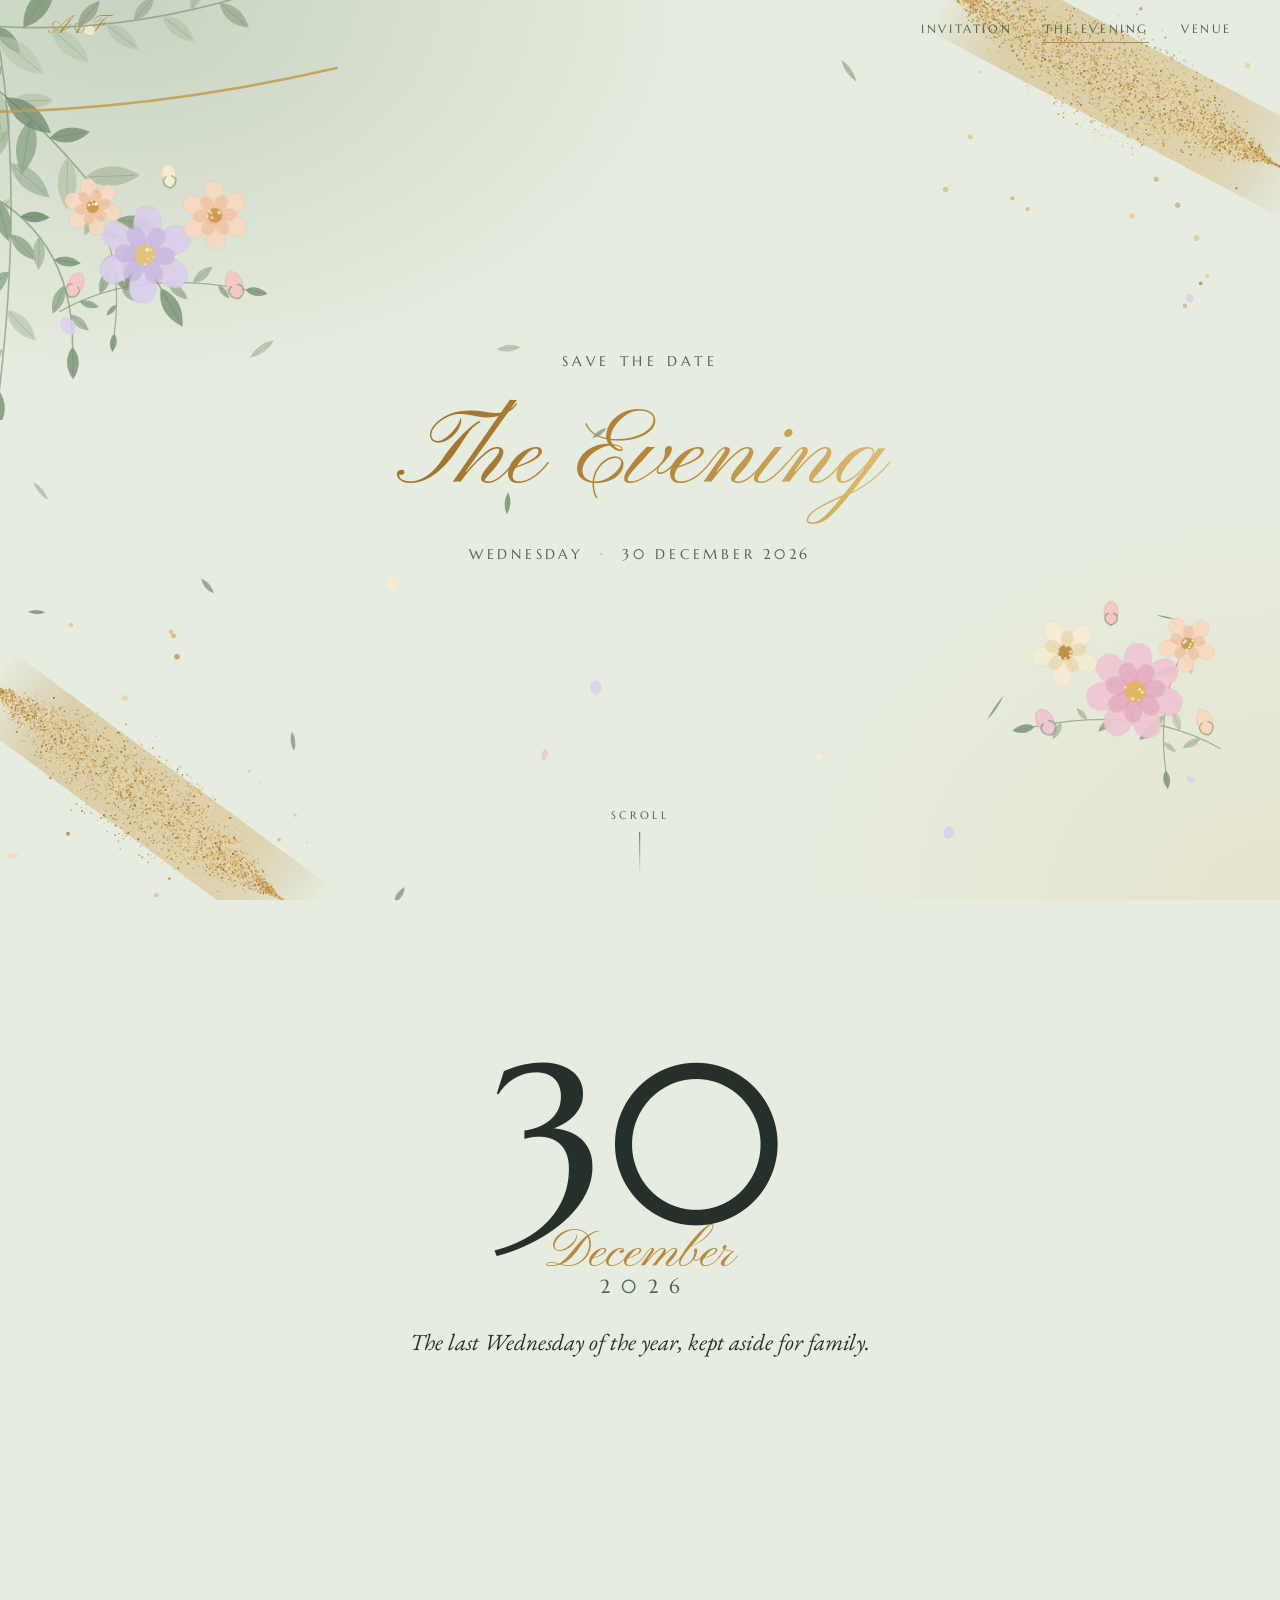
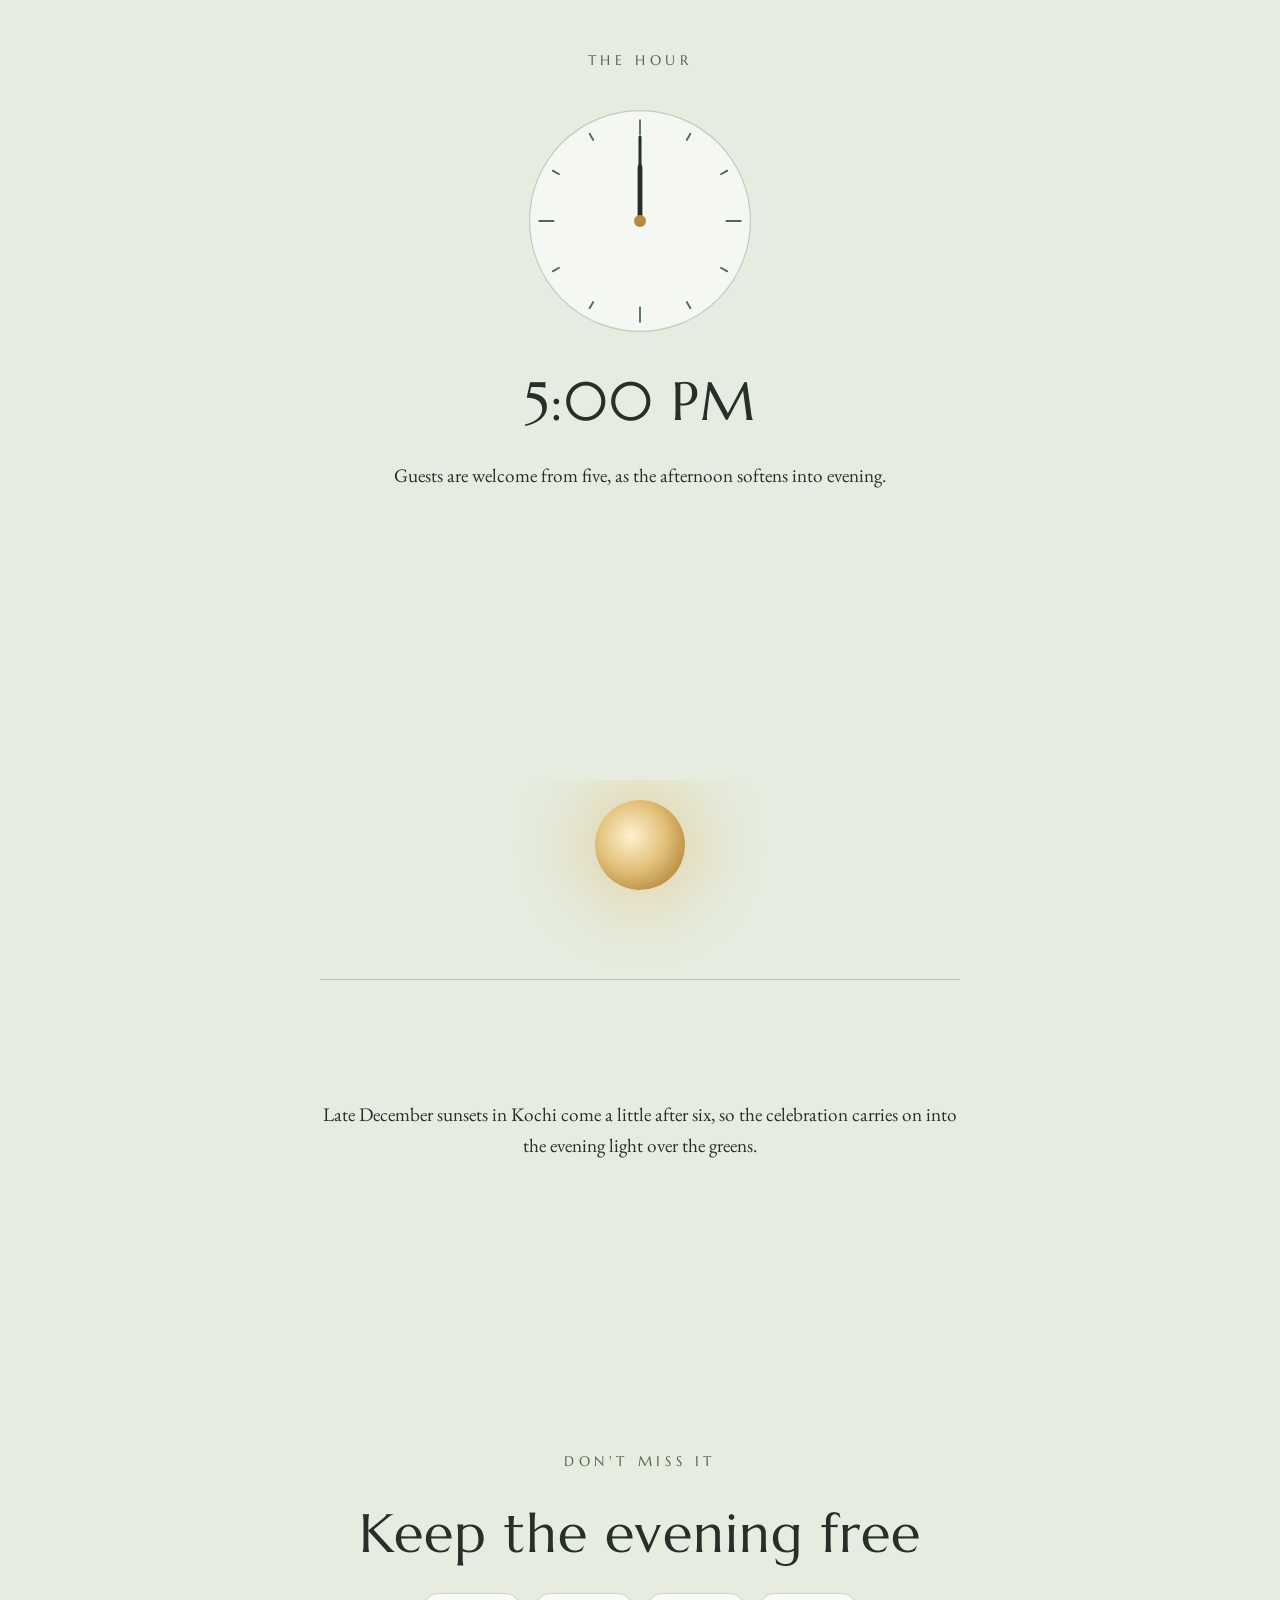
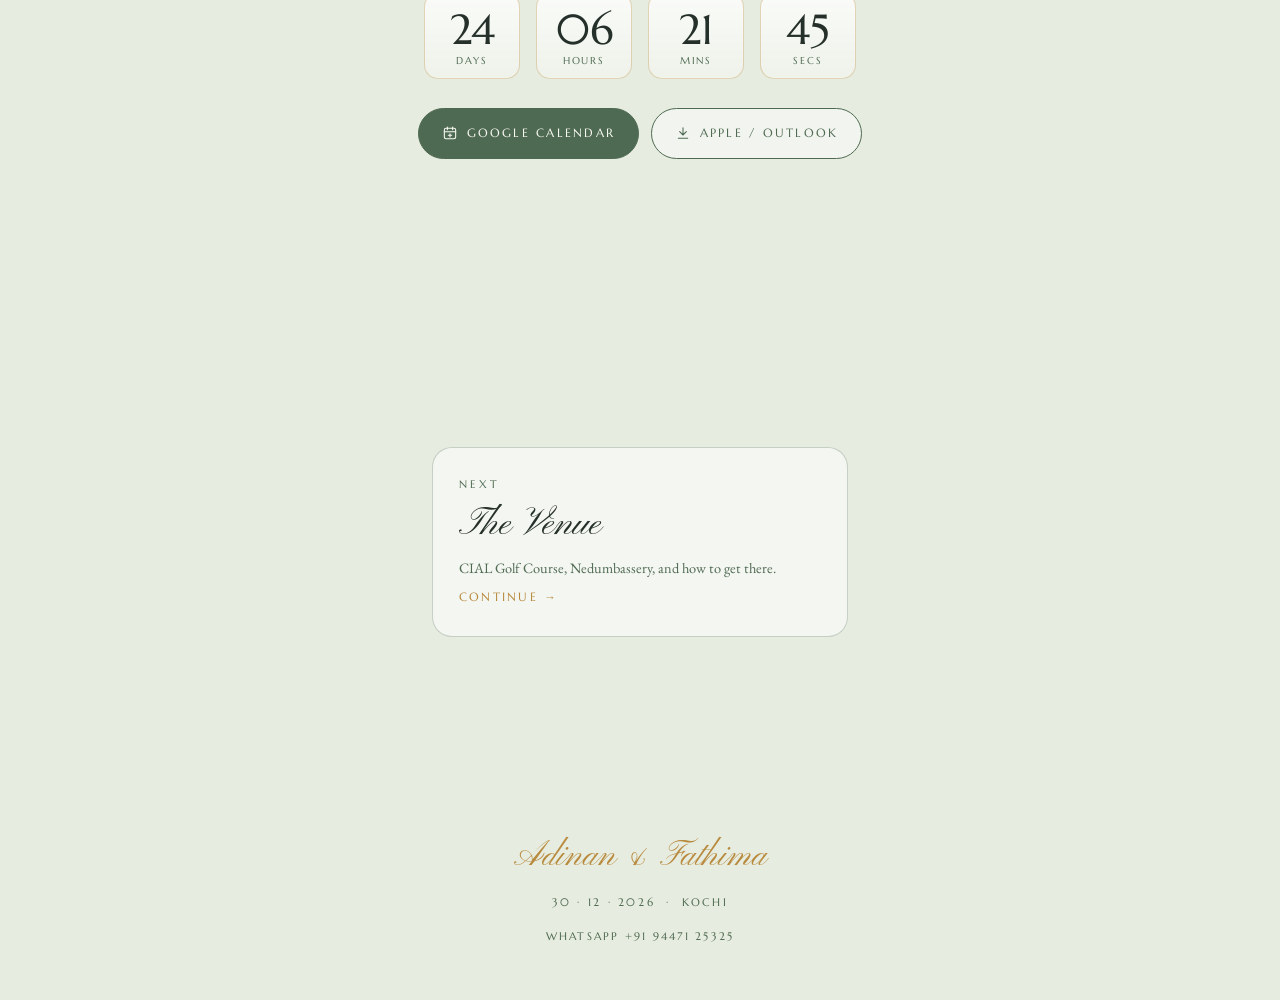
==== commit 6b369a7a: "Remove the RSVP page Drop rsvp.html, its menu link, home card, form script and styles. The venue pag" ====
--- a/evening.html
+++ b/evening.html
@@ -26,7 +26,6 @@
     <li><a href="index.html">Invitation</a></li>
     <li><a href="evening.html" aria-current="page">The Evening</a></li>
     <li><a href="venue.html">Venue</a></li>
-    <li><a href="rsvp.html">RSVP</a></li>
   </ul>
 </header>
 
--- a/css/style.css
+++ b/css/style.css
@@ -296,32 +296,6 @@
 .way { padding: 1.6rem; display: grid; gap: .5rem; align-content: start; }
 .way h3 { font-family: var(--f-display); font-size: 1rem; letter-spacing: .14em; text-transform: uppercase; color: var(--sage-deep); }
 
-/* ---------- RSVP page ---------- */
-.form { width: 100%; max-width: 32rem; padding: clamp(1.6rem, 5vw, 2.6rem); display: grid; gap: 1.3rem; text-align: left; }
-.field { display: grid; gap: .4rem; }
-.field label, .field legend { font-family: var(--f-display); font-size: .72rem; letter-spacing: .2em; text-transform: uppercase; color: var(--sage-deep); padding: 0; }
-.field input[type="text"], .field input[type="tel"], .field textarea {
-  font: inherit; color: var(--ink); width: 100%;
-  padding: .75rem .9rem; border-radius: 12px; border: 1px solid var(--line); background: rgba(255,255,255,.75);
-}
-.field textarea { min-height: 6rem; resize: vertical; }
-fieldset.field { border: 0; margin: 0; padding: 0; }
-.choice { display: flex; flex-wrap: wrap; gap: .6rem; }
-.choice label {
-  flex: 1 1 10rem; display: flex; gap: .6rem; align-items: center; cursor: pointer;
-  font-family: var(--f-body); font-size: var(--step-0); letter-spacing: 0; text-transform: none; color: var(--ink);
-  padding: .75rem .9rem; border-radius: 12px; border: 1px solid var(--line); background: rgba(255,255,255,.6);
-  transition: border-color .2s, background .2s;
-}
-.choice input { accent-color: var(--sage-deep); }
-.choice label:has(input:checked) { border-color: var(--sage-deep); background: var(--paper); }
-.stepper { display: inline-flex; align-items: center; border: 1px solid var(--line); border-radius: 999px; background: rgba(255,255,255,.75); width: max-content; }
-.stepper button { width: 44px; height: 44px; border: 0; background: none; font-size: 1.3rem; color: var(--sage-deep); cursor: pointer; border-radius: 50%; }
-.stepper output { min-width: 2.5rem; text-align: center; font-family: var(--f-display); font-size: 1.2rem; font-variant-numeric: tabular-nums; }
-.error { color: #9a3b2a; font-size: var(--step--1); }
-.result { width: 100%; max-width: 32rem; padding: 1.8rem; display: grid; gap: 1rem; justify-items: center; }
-.result pre { white-space: pre-wrap; font-family: var(--f-body); font-size: var(--step-0); text-align: left; margin: 0; width: 100%; padding: 1rem; border-radius: 12px; background: rgba(255,255,255,.75); border: 1px dashed var(--line); }
-
 
 /* ---------- envelope intro (home page) ---------- */
 :root { --env: #eef2e8; --env-shade: #dbe3d3; --env-edge: rgba(79,106,82,.18); }
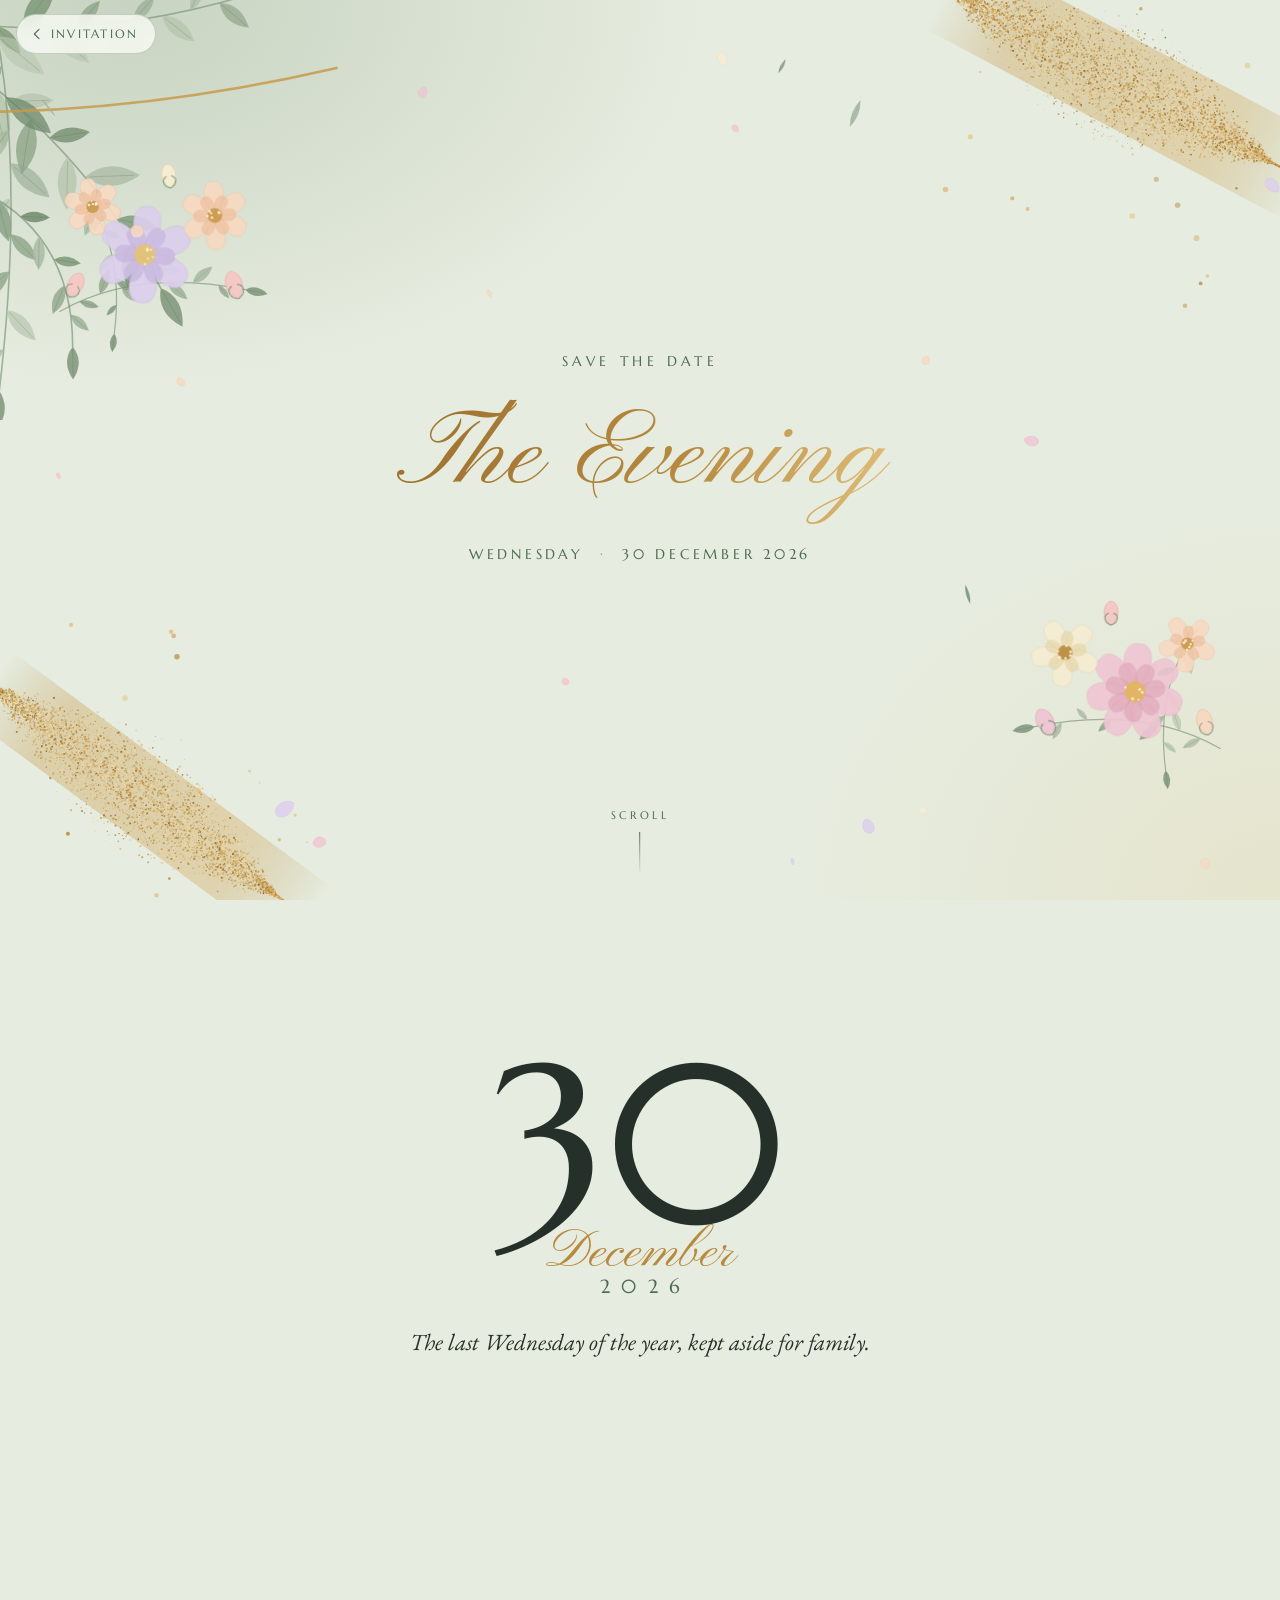
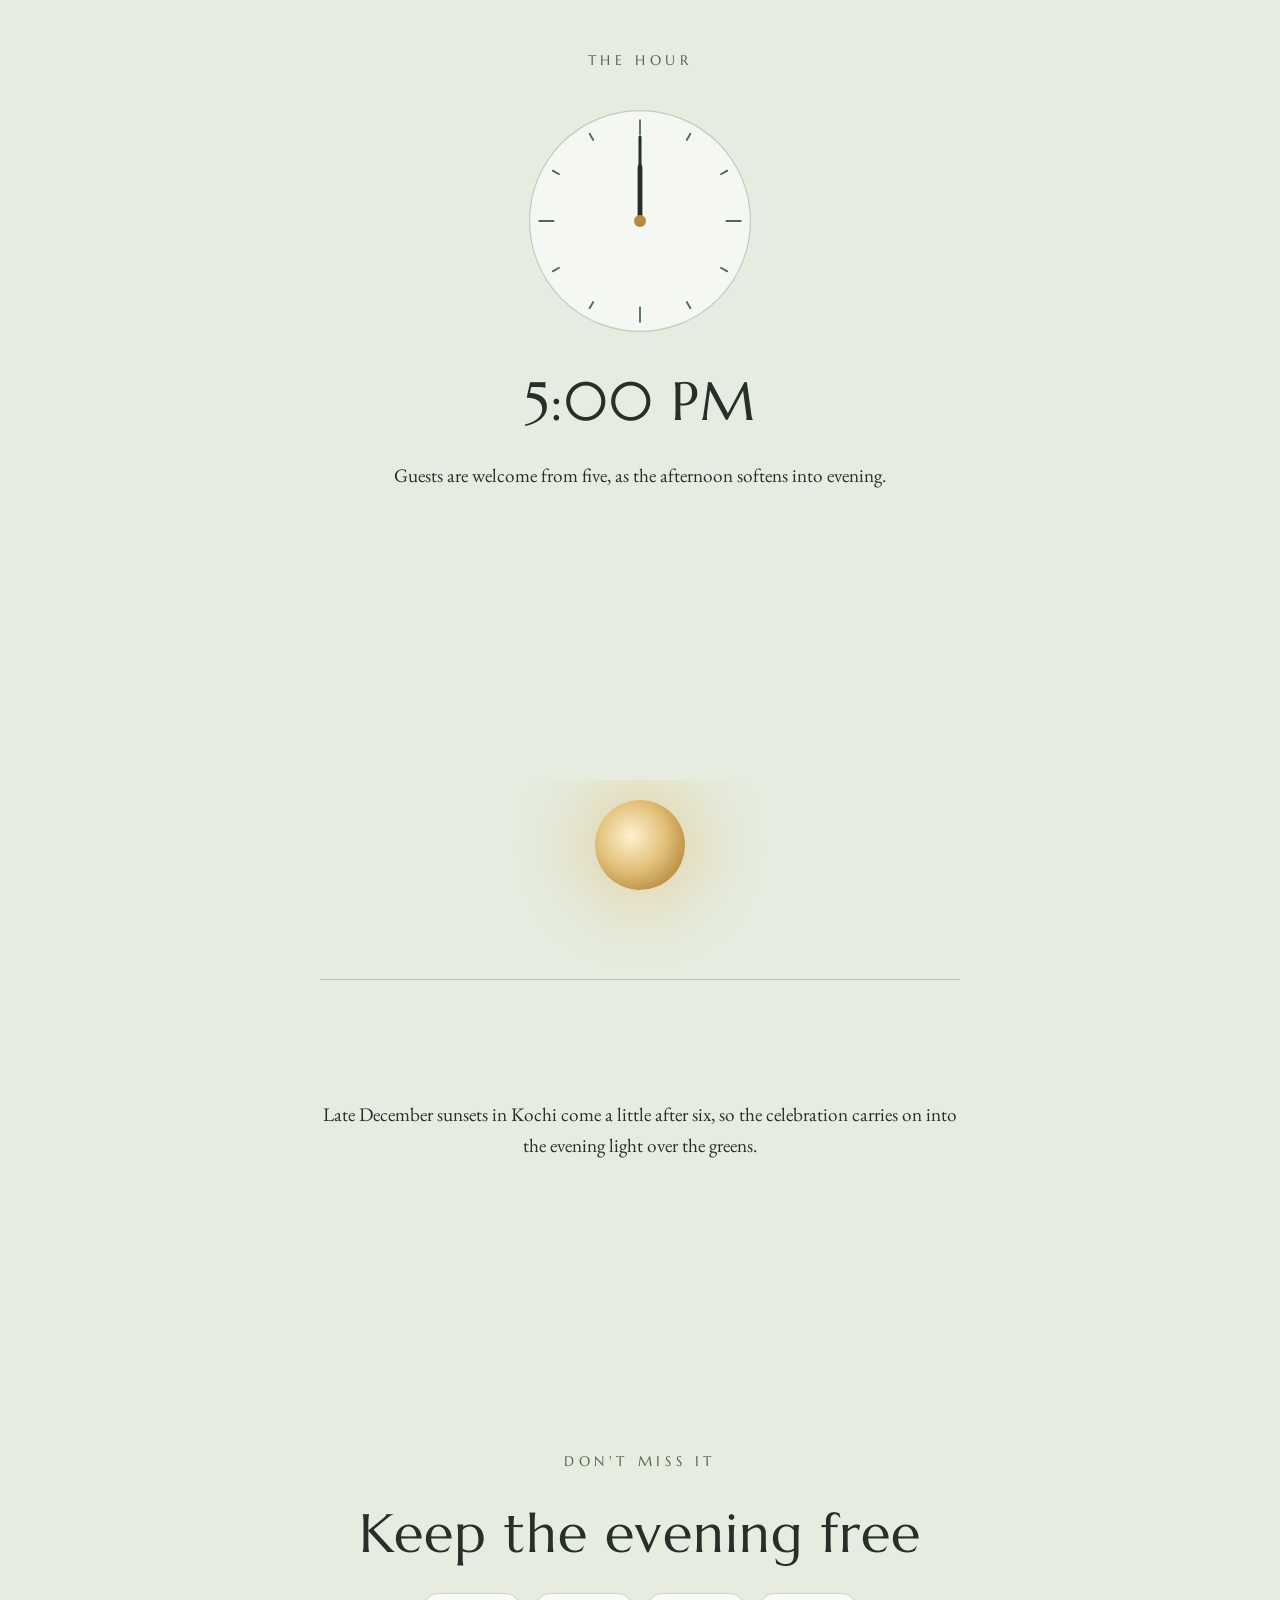
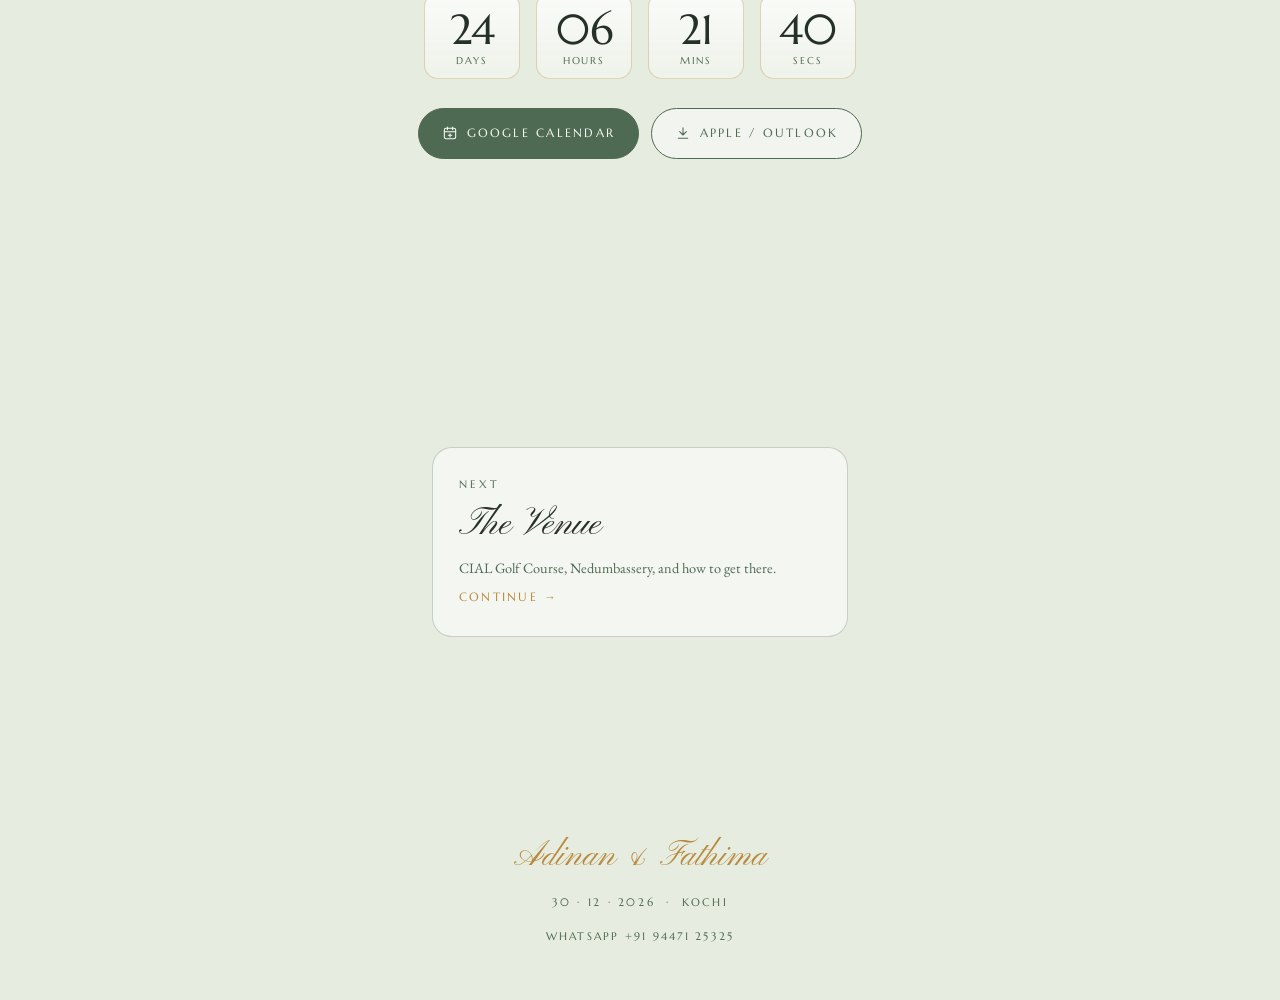
==== commit db546f4c: "Replace the menu bar with home-page buttons No top menu or hamburger. The home page hero has The Eve" ====
--- a/evening.html
+++ b/evening.html
@@ -17,17 +17,7 @@
 <body>
 <div class="dusk" aria-hidden="true"></div>
 <div class="progress" aria-hidden="true"></div>
-<header class="nav">
-  <a class="nav__brand" href="index.html" aria-label="Home">A&amp;F</a>
-  <button class="nav__toggle" type="button" aria-expanded="false" aria-controls="menu" aria-label="Menu">
-    <svg viewBox="0 0 24 24" fill="none" stroke="currentColor" stroke-width="1.6" stroke-linecap="round"><path d="M4 8h16M4 16h16"/></svg>
-  </button>
-  <ul class="nav__links" id="menu">
-    <li><a href="index.html">Invitation</a></li>
-    <li><a href="evening.html" aria-current="page">The Evening</a></li>
-    <li><a href="venue.html">Venue</a></li>
-  </ul>
-</header>
+<a class="back" href="index.html"><svg viewBox="0 0 24 24" fill="none" stroke="currentColor" stroke-width="1.6" stroke-linecap="round" stroke-linejoin="round" aria-hidden="true"><path d="M15 5l-7 7 7 7"/></svg>Invitation</a>
 
 <main data-evening>
   <section class="hero" aria-labelledby="t">
--- a/css/style.css
+++ b/css/style.css
@@ -453,3 +453,20 @@
 
 .parents { font-style: italic; margin-top: -.6rem; }
 .parents span { white-space: nowrap; }
+
+/* ---------- no menu bar: buttons on the home page, a back link elsewhere ---------- */
+.hero__links { display: flex; flex-wrap: wrap; gap: .8rem; justify-content: center; margin-top: .6rem; }
+.back {
+  position: fixed; z-index: 40;
+  top: calc(14px + env(safe-area-inset-top, 0px)); left: 16px;
+  display: inline-flex; align-items: center; gap: .35rem;
+  padding: .6rem 1rem .6rem .75rem; border-radius: 999px;
+  font-family: var(--f-display); font-size: .72rem; letter-spacing: .2em; text-transform: uppercase;
+  text-decoration: none; color: var(--sage-deep);
+  background: rgba(248, 250, 244, .82); border: 1px solid var(--line);
+  backdrop-filter: blur(8px); -webkit-backdrop-filter: blur(8px);
+  transition: background .25s, transform .25s;
+}
+.back svg { width: 16px; height: 16px; }
+.back:hover { background: var(--paper); transform: translateX(-2px); }
+.back:focus-visible { outline: 2px solid var(--gold); outline-offset: 3px; }
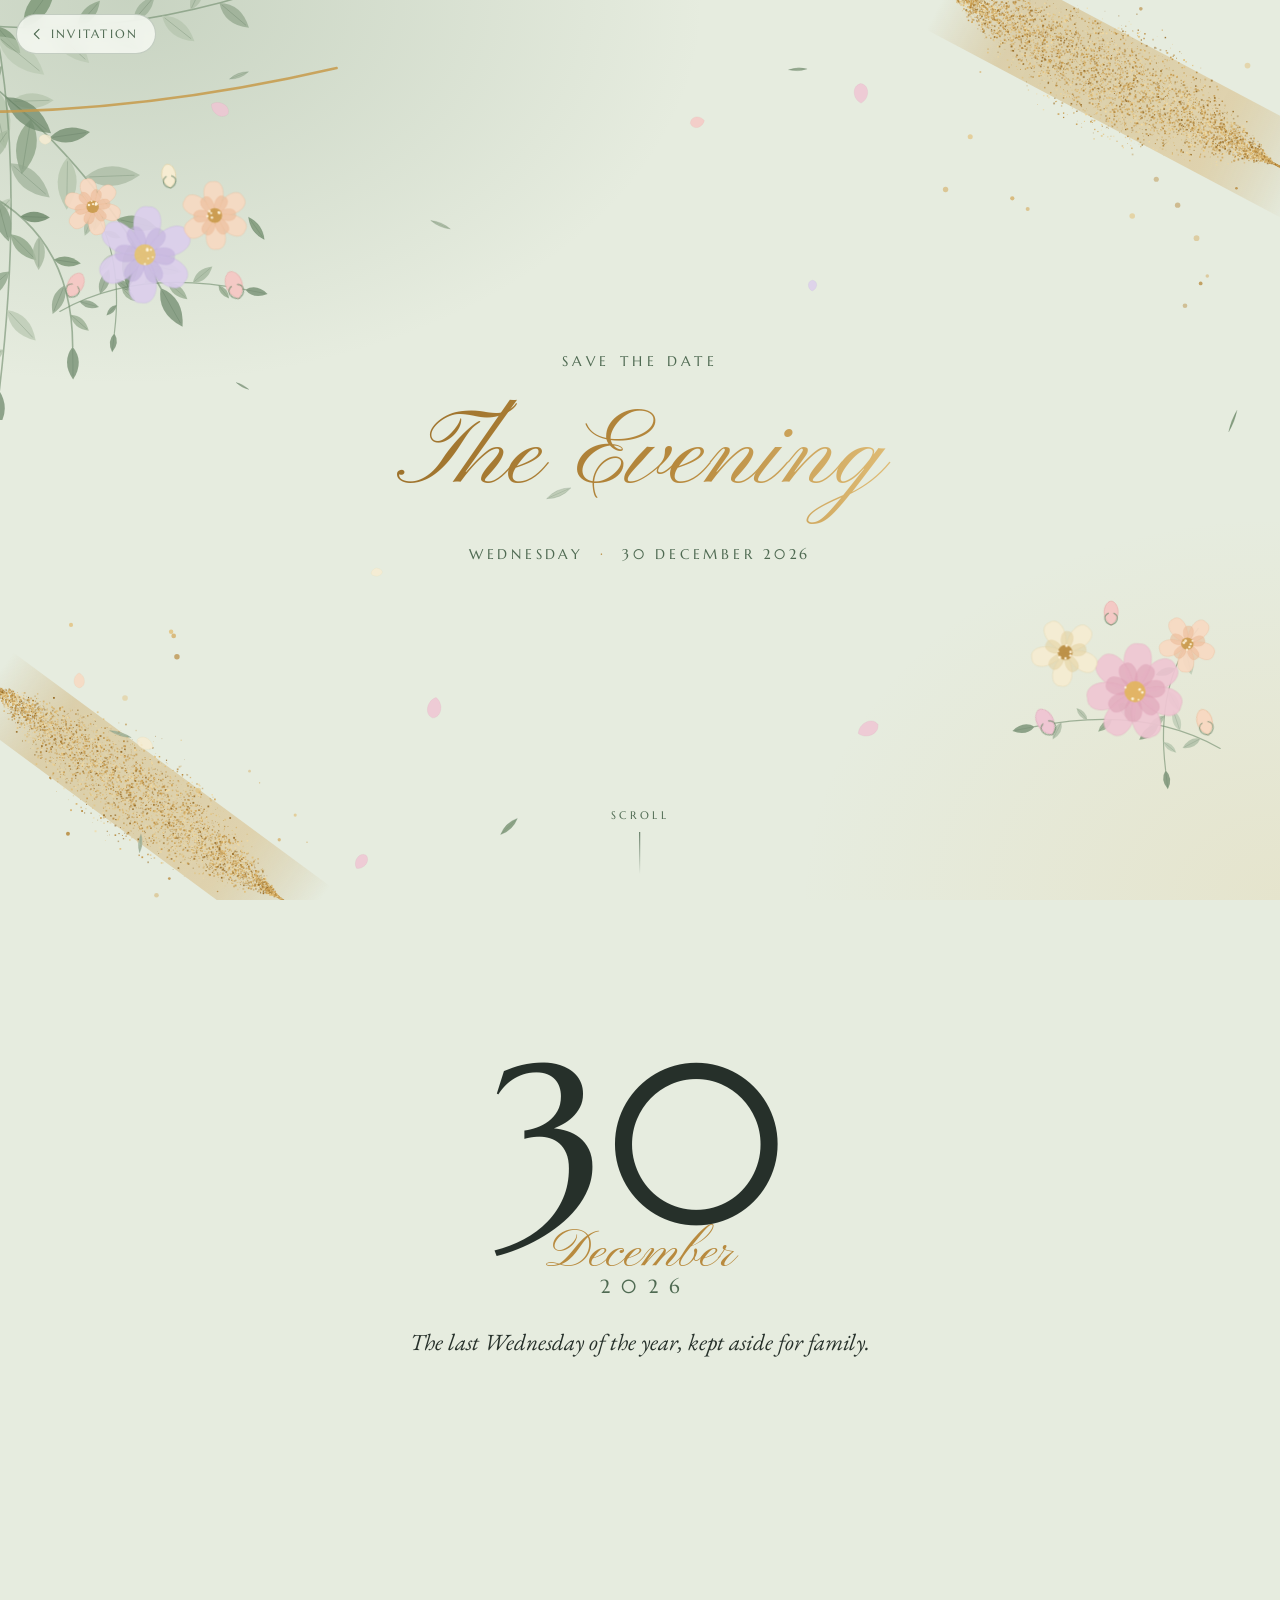
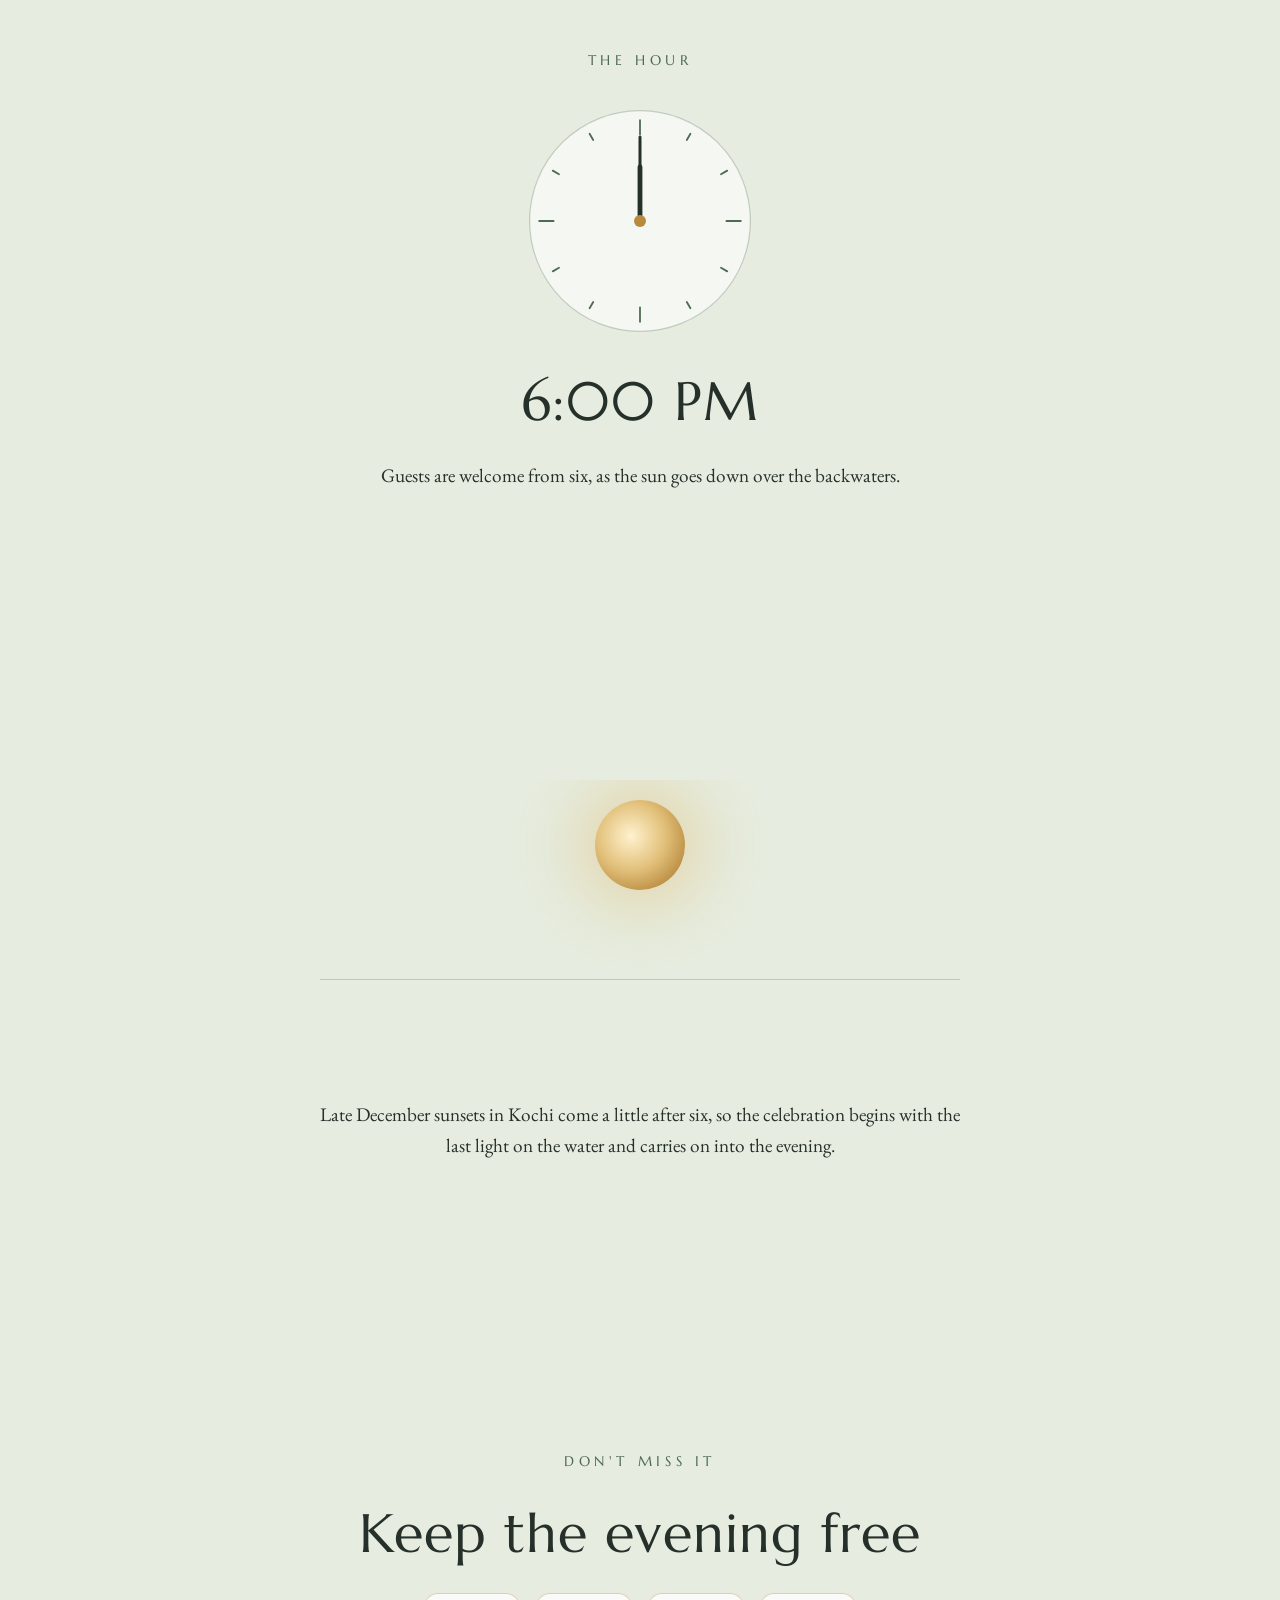
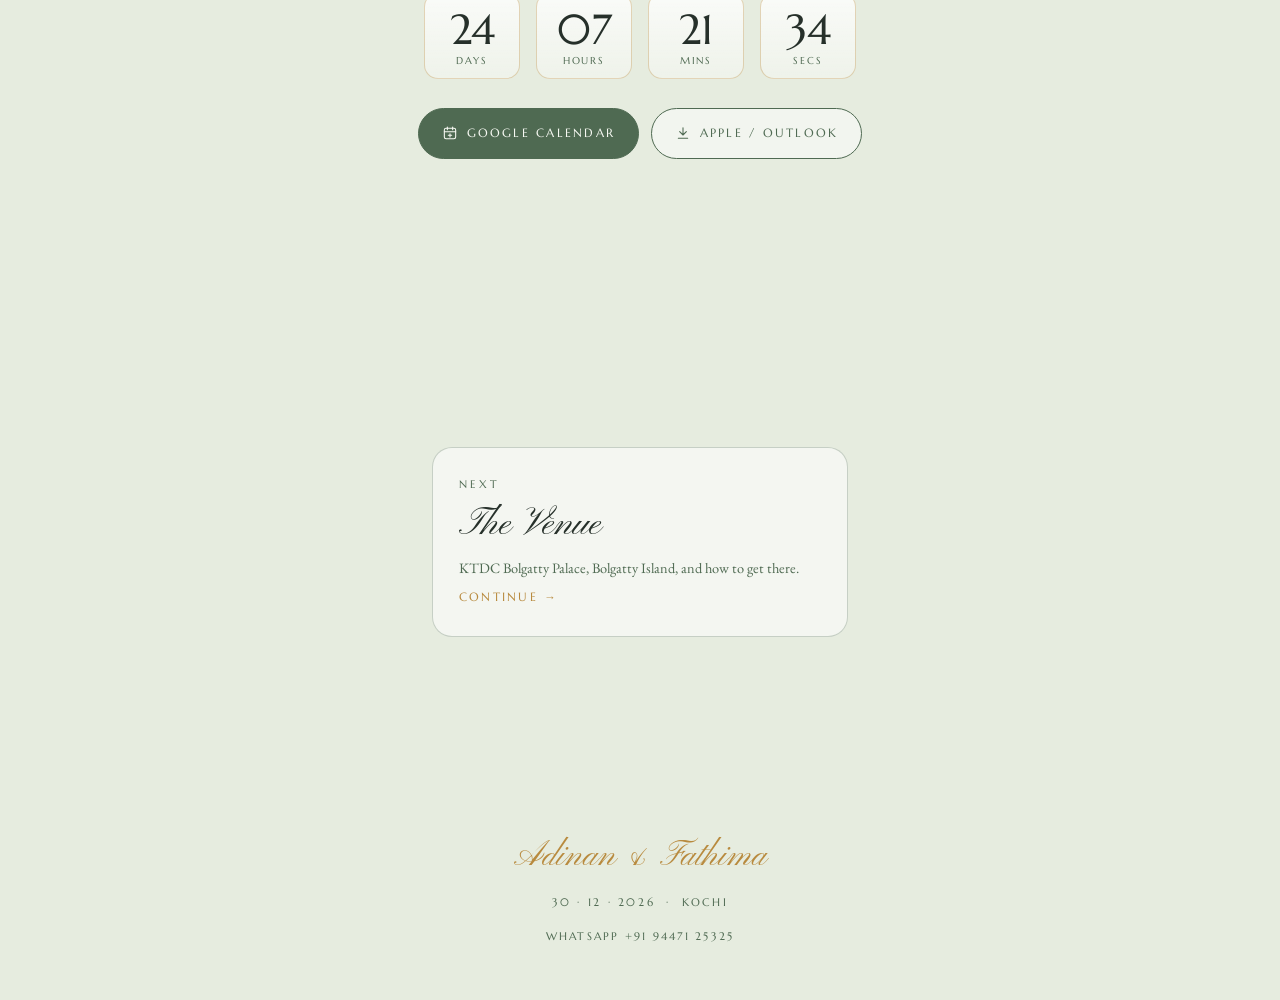
==== commit eb84675f: "Move engagement to KTDC Bolgatty Palace, 30 Dec at 6:00 PM Venue changes from CIAL Golf Course to KT" ====
--- a/evening.html
+++ b/evening.html
@@ -4,7 +4,7 @@
 <meta charset="utf-8">
 <meta name="viewport" content="width=device-width, initial-scale=1, viewport-fit=cover">
 <title>The Evening · Adinan &amp; Fathima's Engagement</title>
-<meta name="description" content="Wednesday, 30 December 2026 at 5:00 PM. Add the engagement of Adinan &amp; Fathima Nazneen to your calendar.">
+<meta name="description" content="Wednesday, 30 December 2026 at 6:00 PM. Add the engagement of Adinan &amp; Fathima Nazneen to your calendar.">
 <meta name="theme-color" content="#e6ecdf">
 <link rel="icon" href="favicon.svg" type="image/svg+xml">
 <link rel="preconnect" href="https://fonts.googleapis.com">
@@ -45,11 +45,11 @@
     </div>
   </section>
 
-  <!-- the hour: clock hands sweep to five as you scroll -->
+  <!-- the hour: clock hands sweep to six as you scroll -->
   <section class="section" aria-labelledby="hour-title">
     <div class="wrap">
       <p class="eyebrow" data-reveal>The hour</p>
-      <svg class="clock" viewBox="0 0 200 200" role="img" aria-label="Clock showing five o'clock">
+      <svg class="clock" viewBox="0 0 200 200" role="img" aria-label="Clock showing six o'clock">
         <circle class="face" cx="100" cy="100" r="92"/>
         <g class="ticks">
           <line class="tick" x1="100" y1="16" x2="100" y2="28"/><line class="tick" x1="184" y1="100" x2="172" y2="100"/>
@@ -63,8 +63,8 @@
         <line class="hand hand--m" x1="100" y1="100" x2="100" y2="30"/>
         <circle class="pin" cx="100" cy="100" r="5"/>
       </svg>
-      <h2 class="title" id="hour-title" data-reveal>5:00 PM</h2>
-      <p data-reveal style="--d:.1s">Guests are welcome from five, as the afternoon softens into evening.</p>
+      <h2 class="title" id="hour-title" data-reveal>6:00 PM</h2>
+      <p data-reveal style="--d:.1s">Guests are welcome from six, as the sun goes down over the backwaters.</p>
     </div>
   </section>
 
@@ -73,7 +73,7 @@
     <div class="wrap">
       <div class="horizon" aria-hidden="true"><div class="sun"></div></div>
       <h2 class="title" id="dusk-title" data-reveal>Into the dusk</h2>
-      <p data-reveal style="--d:.1s">Late December sunsets in Kochi come a little after six, so the celebration carries on into the evening light over the greens.</p>
+      <p data-reveal style="--d:.1s">Late December sunsets in Kochi come a little after six, so the celebration begins with the last light on the water and carries on into the evening.</p>
     </div>
   </section>
 
@@ -91,7 +91,7 @@
       <p class="lede muted" data-countdown-done hidden></p>
       <div class="actions" data-reveal style="--d:.3s">
         <a class="btn btn--primary" target="_blank" rel="noopener"
-           href="https://calendar.google.com/calendar/render?action=TEMPLATE&amp;text=Engagement%20of%20Adinan%20AV%20%26%20Fathima%20Nazneen&amp;dates=20261230T113000Z%2F20261230T143000Z&amp;location=CIAL%20Golf%20Course%2C%20Nedumbassery%2C%20Kochi&amp;details=With%20love%2C%20Abdul%20Vahab%20%26%20Najeema%20K">
+           href="https://calendar.google.com/calendar/render?action=TEMPLATE&amp;text=Engagement%20of%20Adinan%20AV%20%26%20Fathima%20Nazneen&amp;dates=20261230T123000Z%2F20261230T153000Z&amp;location=KTDC%20Bolgatty%20Palace%2C%20Bolgatty%20Island%2C%20Kochi&amp;details=With%20love%2C%20Abdul%20Vahab%20%26%20Najeema%20K">
           <svg viewBox="0 0 24 24" fill="none" stroke="currentColor" stroke-width="1.6" stroke-linecap="round" stroke-linejoin="round" aria-hidden="true"><rect x="3.5" y="5" width="17" height="15.5" rx="2.5"/><path d="M3.5 10h17M8 3v4M16 3v4M12 13v5M9.5 15.5h5"/></svg>
           Google Calendar
         </a>
@@ -108,7 +108,7 @@
       <a class="card-link" href="venue.html" data-reveal style="max-width:26rem;width:100%">
         <span class="eyebrow">Next</span>
         <h3>The Venue</h3>
-        <p>CIAL Golf Course, Nedumbassery, and how to get there.</p>
+        <p>KTDC Bolgatty Palace, Bolgatty Island, and how to get there.</p>
         <span class="arrow">Continue →</span>
       </a>
     </div>
--- a/css/style.css
+++ b/css/style.css
@@ -386,7 +386,12 @@
 .intro-active body { overflow: hidden; }
 .intro-active .hero__name { animation-play-state: paused; }
 
-@media (prefers-reduced-motion: reduce) { .js .intro { display: none; } }
+/* Reduce Motion: the same envelope, opened with gentle fades instead of movement */
+.intro--calm .env, .intro--calm .env__seal, .intro--calm .intro__hint { animation: none; }
+.intro--calm .env__flap, .intro--calm .env__letter, .intro--calm .env__seal { transition: opacity .6s ease; }
+.intro--calm.is-opening .env__flap { transform: none; opacity: 0; }
+.intro--calm.is-opening .env__letter { transform: none; z-index: 7; }
+.intro--calm.is-opening .env__seal { transform: none; }
 
 /* ---------- couple names, family, contact ---------- */
 .hero__name { font-size: clamp(3rem, 1.9rem + 6vw, 6.6rem); line-height: 1.05; }
@@ -454,8 +459,7 @@
 .parents { font-style: italic; margin-top: -.6rem; }
 .parents span { white-space: nowrap; }
 
-/* ---------- no menu bar: buttons on the home page, a back link elsewhere ---------- */
-.hero__links { display: flex; flex-wrap: wrap; gap: .8rem; justify-content: center; margin-top: .6rem; }
+/* ---------- no menu bar: a back link on inner pages ---------- */
 .back {
   position: fixed; z-index: 40;
   top: calc(14px + env(safe-area-inset-top, 0px)); left: 16px;
